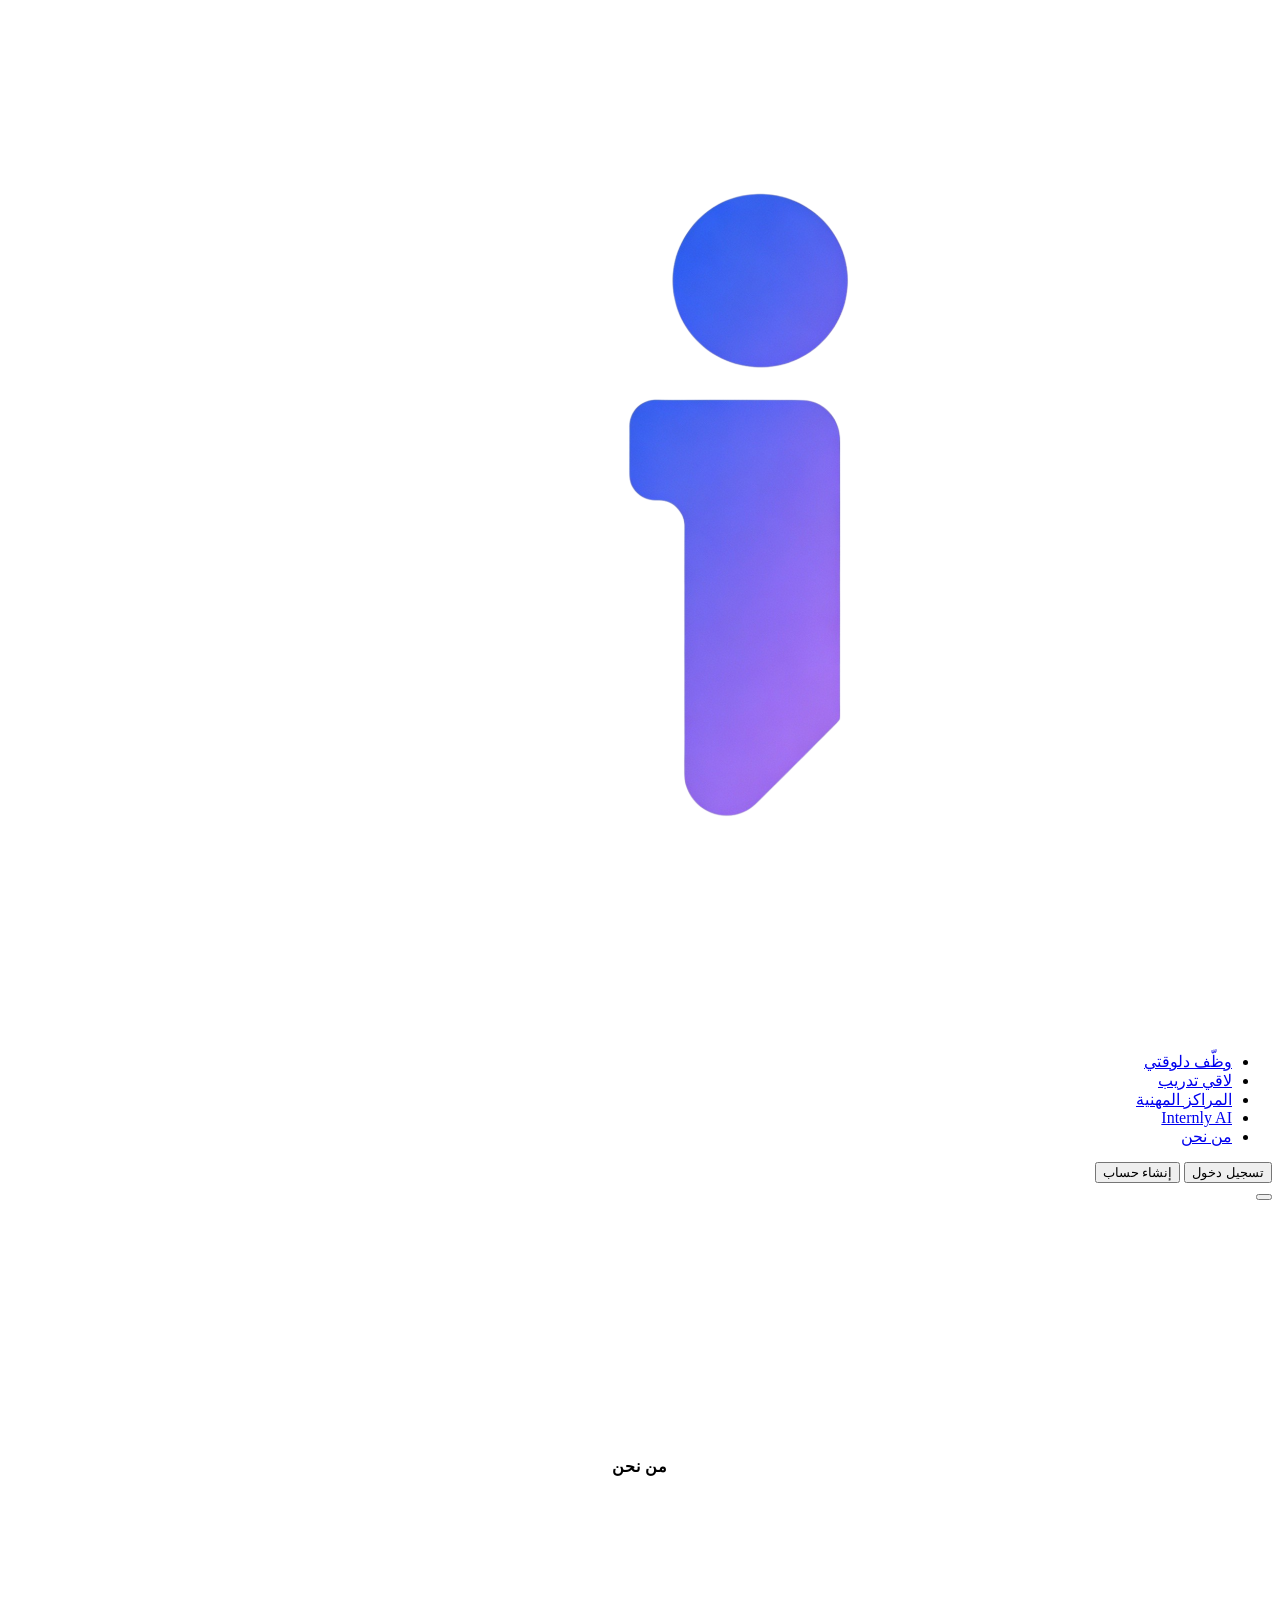
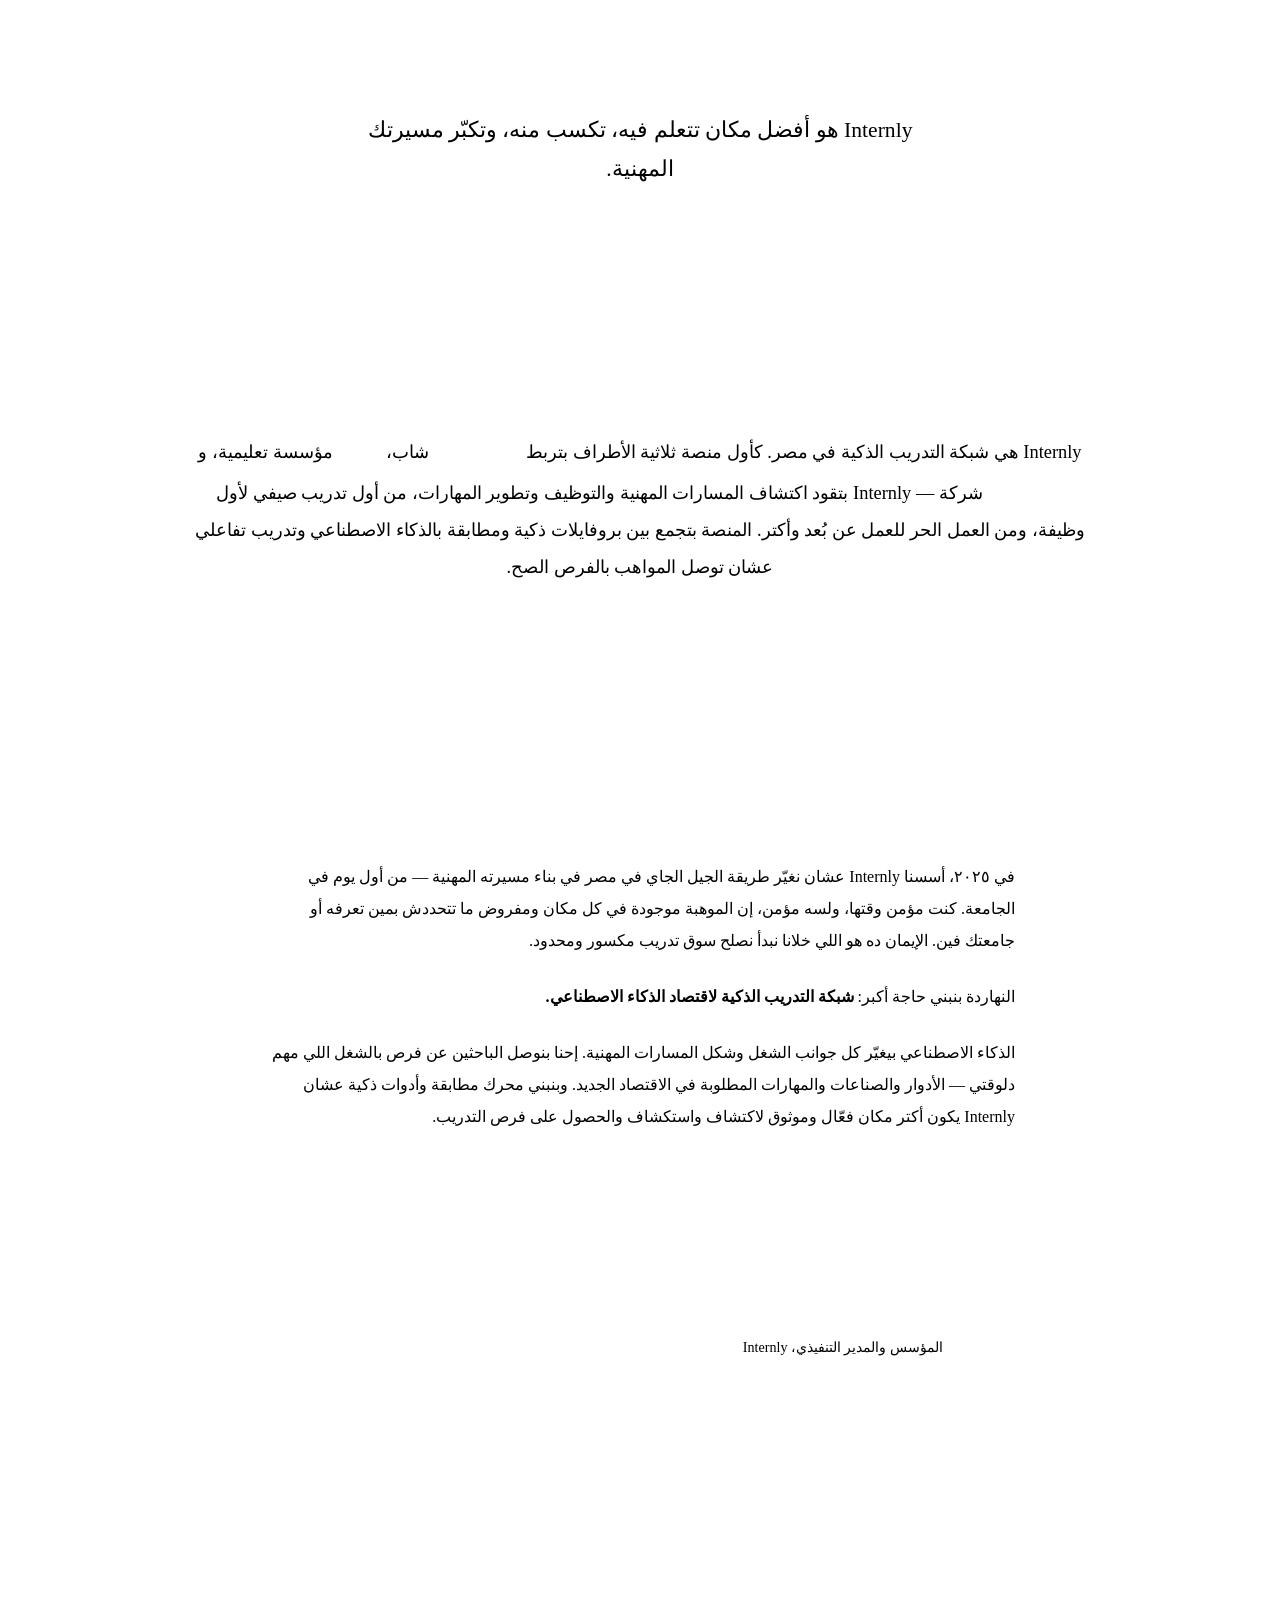
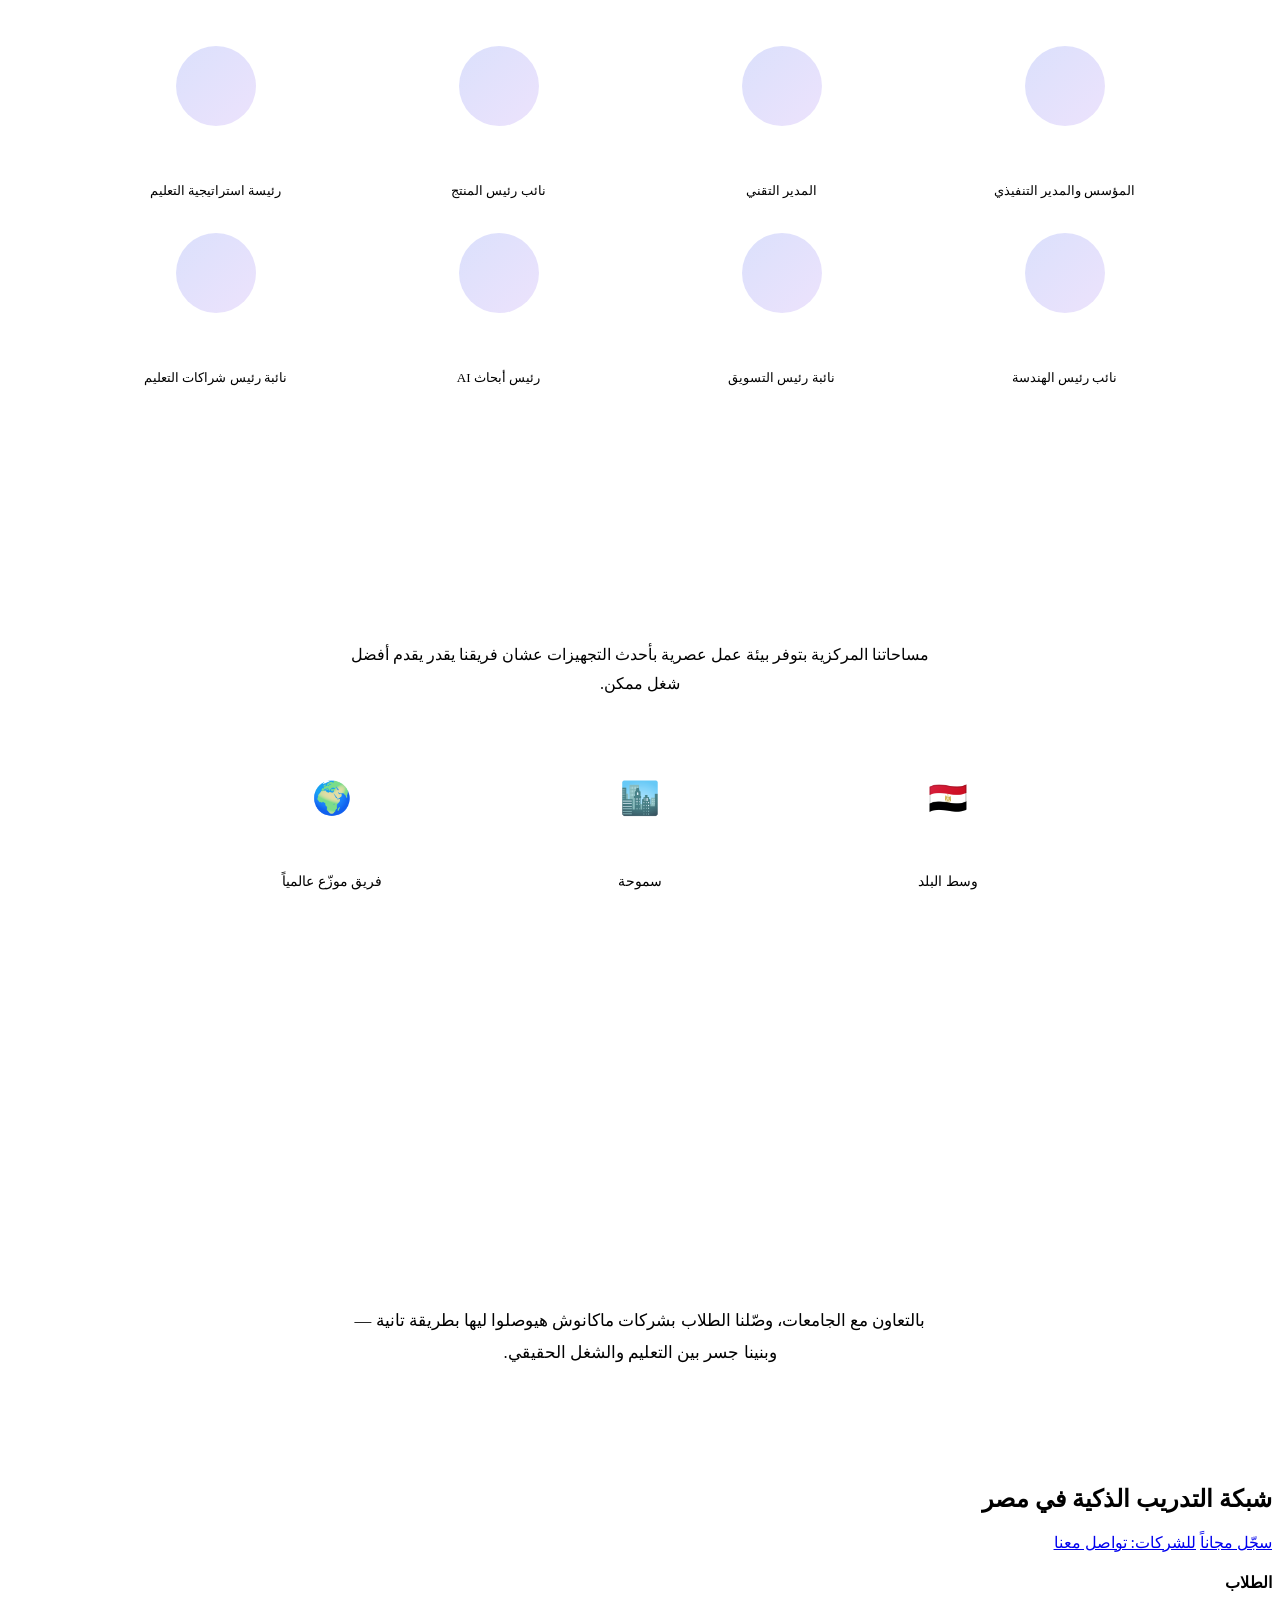
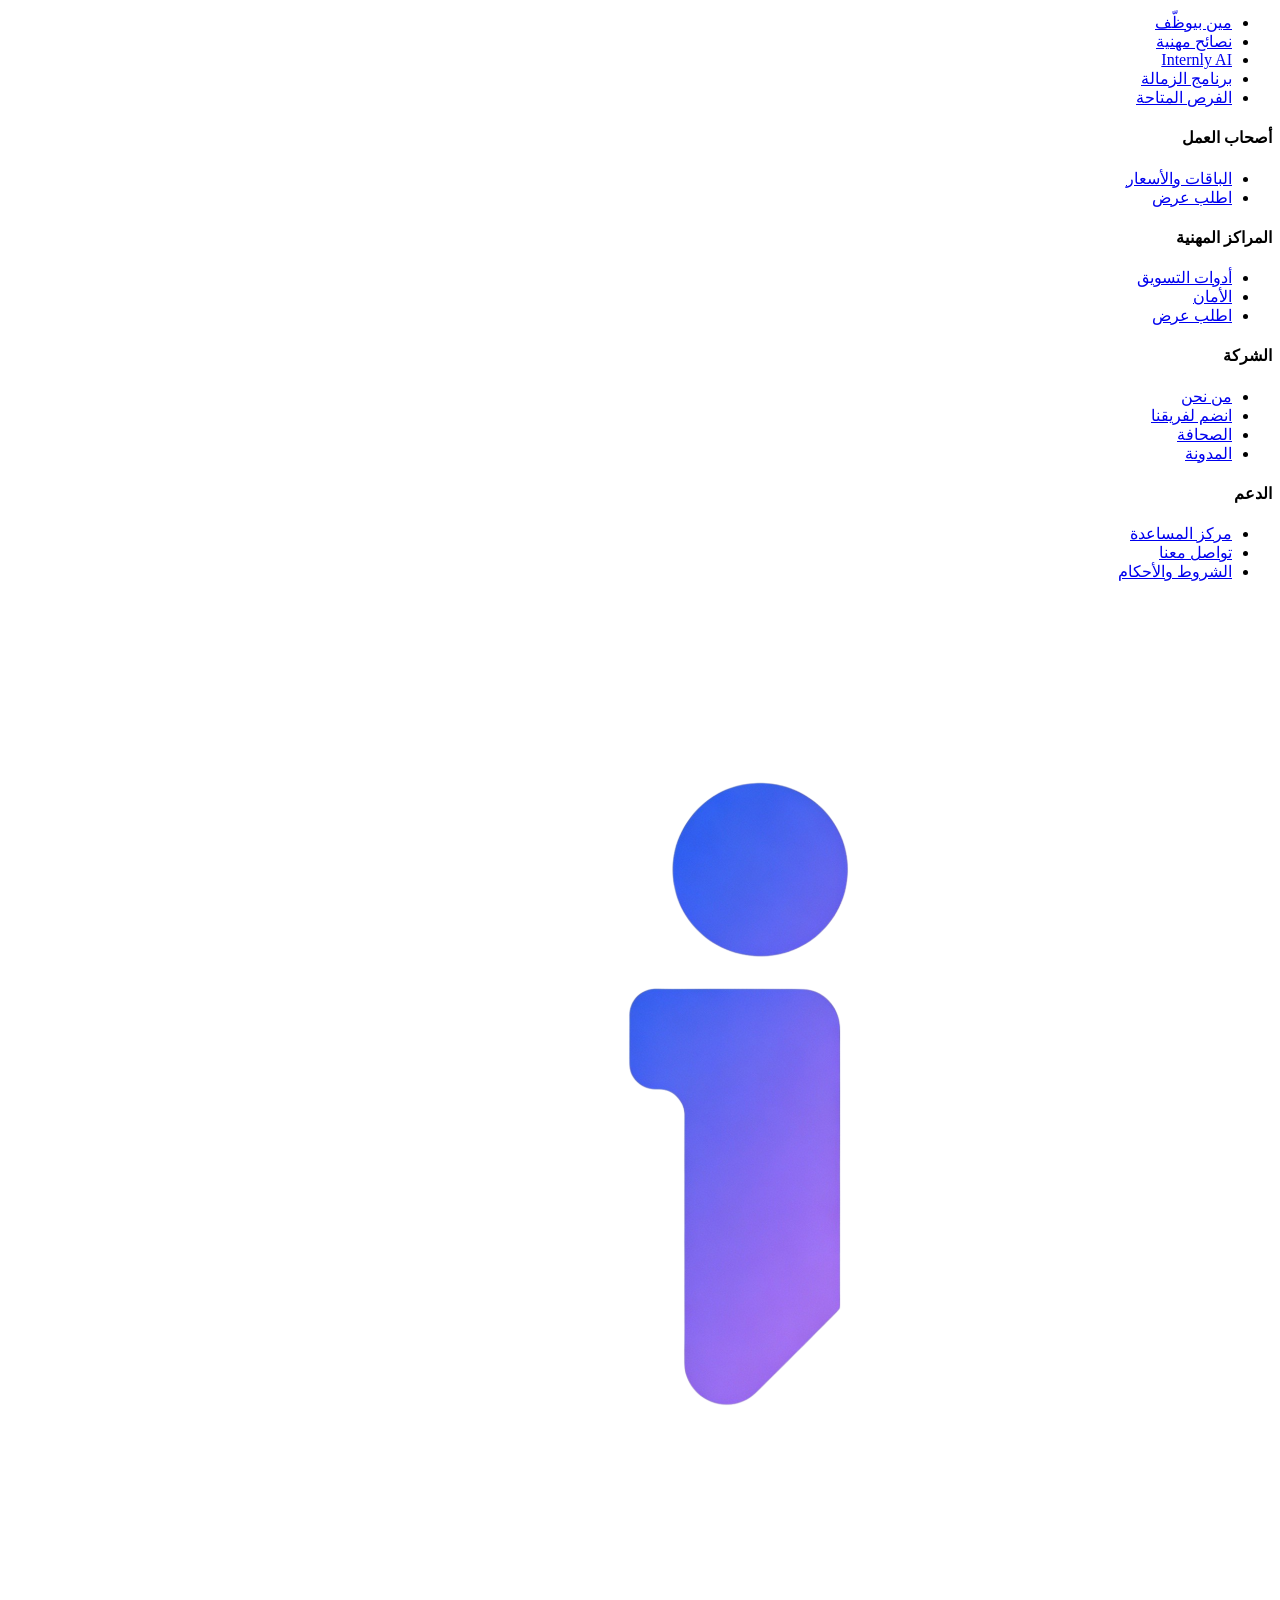
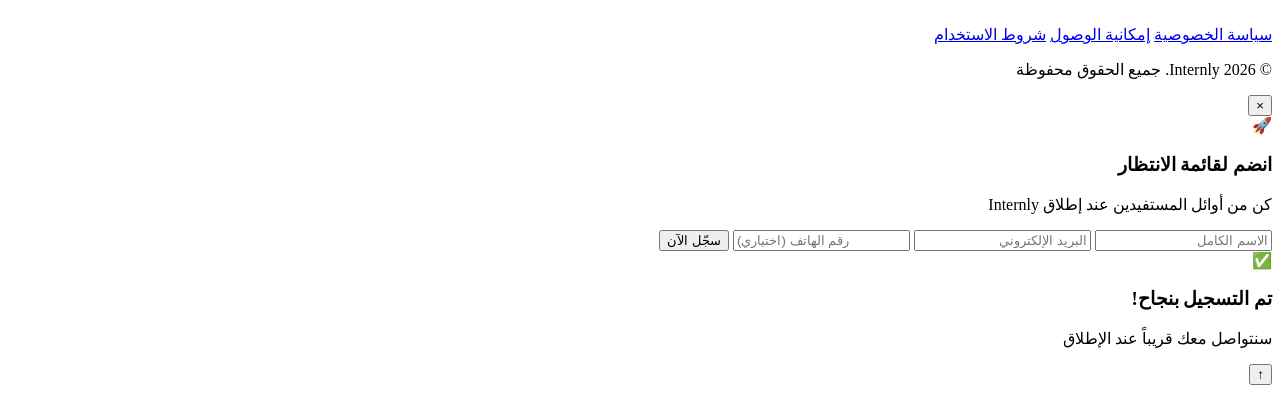
==== about.html @ 078a6b99 "Add files via upload" ====
<!DOCTYPE html>
<html lang="ar" dir="rtl">
<head>
<meta charset="UTF-8">
<meta name="viewport" content="width=device-width, initial-scale=1.0">
<title>من نحن – Internly</title>
<meta name="description" content="تعرّف على إنترنلي — شبكة التدريب الذكية في مصر. نربط الطلاب والخريجين بفرص تدريب موثّقة ومدعومة بالذكاء الاصطناعي.">
<meta name="theme-color" content="#0a0b14">
<link rel="preconnect" href="https://fonts.googleapis.com">
<link href="https://fonts.googleapis.com/css2?family=Alexandria:wght@300;400;500;600;700;800;900&family=Cairo:wght@300;400;600;700;900&display=swap" rel="stylesheet">
<link rel="stylesheet" href="css/main.css">
<link rel="stylesheet" href="css/about-new.css">
</head>
<body>

<!-- LOADING SCREEN -->
<div class="loader-screen" id="loader">
  <div class="loader-logo"><img src="assets/logo.png" alt="Internly"></div>
</div>

<!-- ═══════════════════════════════════
     FLOATING PILL NAVBAR (same as index)
════════════════════════════════════ -->
<nav class="pill-nav" id="mainNav">
  <div class="nav-container">
    <div class="nav-logo"><a href="index.html"><img src="assets/logo.png" alt="Internly"></a></div>
    <ul class="nav-links" id="navLinks">
      <li><a href="index.html">وظّف دلوقتي</a></li>
      <li><a href="index.html">لاقي تدريب</a></li>
      <li><a href="index.html">المراكز المهنية</a></li>
      <li><a href="index.html">Internly AI</a></li>
      <li><a href="about.html" class="active">من نحن</a></li>
    </ul>
    <div class="nav-actions">
      <button class="btn-login" id="btnLogin">تسجيل دخول</button>
      <button class="btn-signup" id="btnSignup">إنشاء حساب</button>
    </div>
    <button class="hamburger" id="hamburger" aria-label="القائمة">
      <span></span><span></span><span></span>
    </button>
  </div>
</nav>

<!-- ═══════════════════════════════════
     ABOUT HERO
════════════════════════════════════ -->
<section class="about-hero">
  <div class="about-hero-inner">
    <p class="about-label">من نحن</p>
    <h1 class="about-headline">شبكة التدريب<br>الذكية في مصر</h1>
    <p class="about-hero-desc">Internly هو أفضل مكان تتعلم فيه، تكسب منه، وتكبّر مسيرتك المهنية.</p>
  </div>
</section>

<!-- ═══════════════════════════════════
     ABOUT DESCRIPTION + STATS (inline)
════════════════════════════════════ -->
<section class="about-desc-section">
  <div class="about-desc-inner">
    <p class="about-desc-text">
      Internly هي شبكة التدريب الذكية في مصر. كأول منصة ثلاثية الأطراف بتربط
      <strong class="stat-highlight">+٢١ مليون</strong> شاب،
      <strong class="stat-highlight">+٥٠٠</strong> مؤسسة تعليمية، و
      <strong class="stat-highlight">+١ مليون</strong> شركة —
      Internly بتقود اكتشاف المسارات المهنية والتوظيف وتطوير المهارات، من أول تدريب صيفي لأول وظيفة، ومن العمل الحر للعمل عن بُعد وأكتر. المنصة بتجمع بين بروفايلات ذكية ومطابقة بالذكاء الاصطناعي وتدريب تفاعلي عشان توصل المواهب بالفرص الصح.
    </p>
  </div>
</section>

<!-- ═══════════════════════════════════
     FOUNDER LETTER
════════════════════════════════════ -->
<section class="about-letter-section">
  <div class="about-letter-inner">
    <h2 class="letter-title">رسالة من المؤسس</h2>
    <div class="letter-content">
      <p>في ٢٠٢٥، أسسنا Internly عشان نغيّر طريقة الجيل الجاي في مصر في بناء مسيرته المهنية — من أول يوم في الجامعة. كنت مؤمن وقتها، ولسه مؤمن، إن الموهبة موجودة في كل مكان ومفروض ما تتحددش بمين تعرفه أو جامعتك فين. الإيمان ده هو اللي خلانا نبدأ نصلح سوق تدريب مكسور ومحدود.</p>
      <p>النهاردة بنبني حاجة أكبر: <strong>شبكة التدريب الذكية لاقتصاد الذكاء الاصطناعي.</strong></p>
      <p>الذكاء الاصطناعي بيغيّر كل جوانب الشغل وشكل المسارات المهنية. إحنا بنوصل الباحثين عن فرص بالشغل اللي مهم دلوقتي — الأدوار والصناعات والمهارات المطلوبة في الاقتصاد الجديد. وبنبني محرك مطابقة وأدوات ذكية عشان Internly يكون أكتر مكان فعّال وموثوق لاكتشاف واستكشاف والحصول على فرص التدريب.</p>
      <p class="letter-emphasis">Internly بدأت بإنها تدي الطلاب طريقة أحسن يدخلوا بيها سوق العمل.<br>دلوقتي بنساعد كل الباحثين عن فرص ينجحوا في اقتصاد الذكاء الاصطناعي.</p>
    </div>
    <div class="letter-signature">
      <div class="signature-avatar"></div>
      <div class="signature-info">
        <strong class="signature-name">جو الحسيني</strong>
        <span class="signature-role">المؤسس والمدير التنفيذي، Internly</span>
      </div>
    </div>
  </div>
</section>

<!-- ═══════════════════════════════════
     LEADERSHIP
════════════════════════════════════ -->
<section class="about-leadership-section">
  <div class="about-leadership-inner">
    <h2 class="leadership-title">فريق القيادة</h2>
    <div class="leadership-grid">
      <div class="leader-card fade-in">
        <div class="leader-avatar"></div>
        <strong class="leader-name">جو الحسيني</strong>
        <span class="leader-role">المؤسس والمدير التنفيذي</span>
      </div>
      <div class="leader-card fade-in">
        <div class="leader-avatar"></div>
        <strong class="leader-name">سارة المهندس</strong>
        <span class="leader-role">المدير التقني</span>
      </div>
      <div class="leader-card fade-in">
        <div class="leader-avatar"></div>
        <strong class="leader-name">أحمد ناصر</strong>
        <span class="leader-role">نائب رئيس المنتج</span>
      </div>
      <div class="leader-card fade-in">
        <div class="leader-avatar"></div>
        <strong class="leader-name">نورهان يوسف</strong>
        <span class="leader-role">رئيسة استراتيجية التعليم</span>
      </div>
      <div class="leader-card fade-in">
        <div class="leader-avatar"></div>
        <strong class="leader-name">محمد خالد</strong>
        <span class="leader-role">نائب رئيس الهندسة</span>
      </div>
      <div class="leader-card fade-in">
        <div class="leader-avatar"></div>
        <strong class="leader-name">ليلى عبدالرحمن</strong>
        <span class="leader-role">نائبة رئيس التسويق</span>
      </div>
      <div class="leader-card fade-in">
        <div class="leader-avatar"></div>
        <strong class="leader-name">كريم مصطفى</strong>
        <span class="leader-role">رئيس أبحاث AI</span>
      </div>
      <div class="leader-card fade-in">
        <div class="leader-avatar"></div>
        <strong class="leader-name">هدى سامي</strong>
        <span class="leader-role">نائبة رئيس شراكات التعليم</span>
      </div>
    </div>
  </div>
</section>

<!-- ═══════════════════════════════════
     OFFICE LOCATIONS
════════════════════════════════════ -->
<section class="about-offices-section">
  <div class="about-offices-inner">
    <h2 class="offices-title">مقرّاتنا</h2>
    <p class="offices-desc">مساحاتنا المركزية بتوفر بيئة عمل عصرية بأحدث التجهيزات عشان فريقنا يقدر يقدم أفضل شغل ممكن.</p>
    <div class="offices-grid">
      <div class="office-card fade-in">
        <div class="office-icon">🇪🇬</div>
        <strong class="office-city">القاهرة، مصر</strong>
        <span class="office-area">وسط البلد</span>
      </div>
      <div class="office-card fade-in">
        <div class="office-icon">🏙️</div>
        <strong class="office-city">الإسكندرية، مصر</strong>
        <span class="office-area">سموحة</span>
      </div>
      <div class="office-card fade-in">
        <div class="office-icon">🌍</div>
        <strong class="office-city">عن بُعد</strong>
        <span class="office-area">فريق موزّع عالمياً</span>
      </div>
    </div>
  </div>
</section>

<!-- ═══════════════════════════════════
     OUR STORY
════════════════════════════════════ -->
<section class="about-story-section">
  <div class="about-story-inner">
    <h2 class="story-title">قصتنا</h2>
    <div class="story-content">
      <p class="story-text-large">Internly اتأسست عشان تغيّر طريقة الطلاب في مصر في بداية مسيرتهم المهنية.</p>
      <p class="story-text-sub">بالتعاون مع الجامعات، وصّلنا الطلاب بشركات ماكانوش هيوصلوا ليها بطريقة تانية — وبنينا جسر بين التعليم والشغل الحقيقي.</p>
    </div>
  </div>
</section>

<!-- ═══════════════════════════════════
     CTA
════════════════════════════════════ -->
<section class="cta-section">
  <div class="cta-inner">
    <h2 class="cta-title">
      <span class="cta-line">شبكة التدريب</span>
      <span class="cta-line">الذكية في مصر</span>
    </h2>
    <div class="cta-btns">
      <a href="#" class="btn-white" id="ctaRegister">سجّل مجاناً</a>
      <a href="#" class="btn-ghost" id="ctaCompany">للشركات: تواصل معنا</a>
    </div>
  </div>
</section>

<!-- ═══════════════════════════════════
     FOOTER (same as index)
════════════════════════════════════ -->
<footer>
  <div class="footer-grid">
    <div class="footer-col">
      <h4 class="footer-col-title">الطلاب</h4>
      <ul class="footer-col-links">
        <li><a href="#">مين بيوظّف</a></li>
        <li><a href="#">نصائح مهنية</a></li>
        <li><a href="#">Internly AI</a></li>
        <li><a href="#">برنامج الزمالة</a></li>
        <li><a href="#">الفرص المتاحة</a></li>
      </ul>
    </div>
    <div class="footer-col">
      <h4 class="footer-col-title">أصحاب العمل</h4>
      <ul class="footer-col-links">
        <li><a href="#">الباقات والأسعار</a></li>
        <li><a href="#">اطلب عرض</a></li>
      </ul>
    </div>
    <div class="footer-col">
      <h4 class="footer-col-title">المراكز المهنية</h4>
      <ul class="footer-col-links">
        <li><a href="#">أدوات التسويق</a></li>
        <li><a href="#">الأمان</a></li>
        <li><a href="#">اطلب عرض</a></li>
      </ul>
    </div>
    <div class="footer-col">
      <h4 class="footer-col-title">الشركة</h4>
      <ul class="footer-col-links">
        <li><a href="about.html">من نحن</a></li>
        <li><a href="#">انضم لفريقنا</a></li>
        <li><a href="#">الصحافة</a></li>
        <li><a href="#">المدونة</a></li>
      </ul>
    </div>
    <div class="footer-col">
      <h4 class="footer-col-title">الدعم</h4>
      <ul class="footer-col-links">
        <li><a href="#">مركز المساعدة</a></li>
        <li><a href="#">تواصل معنا</a></li>
        <li><a href="#">الشروط والأحكام</a></li>
      </ul>
    </div>
  </div>
  <div class="footer-bottom">
    <div class="footer-bottom-inner">
      <div class="footer-brand"><img src="assets/logo.png" alt="Internly" class="footer-logo-img"></div>
      <div class="footer-legal">
        <a href="#">سياسة الخصوصية</a>
        <a href="#">إمكانية الوصول</a>
        <a href="#">شروط الاستخدام</a>
      </div>
      <p class="footer-copyright">© 2026 Internly. جميع الحقوق محفوظة</p>
    </div>
  </div>
</footer>

<!-- WAITLIST MODAL -->
<div class="modal-overlay" id="modalOverlay">
  <div class="modal">
    <button class="modal-close" onclick="closeModal()">&times;</button>
    <div class="modal-icon">🚀</div>
    <h3 class="modal-title">انضم لقائمة الانتظار</h3>
    <p class="modal-desc">كن من أوائل المستفيدين عند إطلاق Internly</p>
    <form id="waitlistForm" class="modal-form">
      <input type="text" class="modal-input" placeholder="الاسم الكامل" required>
      <input type="email" class="modal-input" placeholder="البريد الإلكتروني" required>
      <input type="tel" class="modal-input" placeholder="رقم الهاتف (اختياري)">
      <button type="submit" class="modal-btn">سجّل الآن</button>
    </form>
    <div class="modal-success" id="modalSuccess">
      <div class="success-icon">✅</div>
      <h3>تم التسجيل بنجاح!</h3>
      <p>سنتواصل معك قريباً عند الإطلاق</p>
    </div>
  </div>
</div>

<button class="back-to-top" id="backToTop" aria-label="العودة للأعلى">↑</button>

<script src="js/main.js"></script>

<!--Start of Tawk.to Script-->
<script type="text/javascript">
var Tawk_API=Tawk_API||{}, Tawk_LoadStart=new Date();
(function(){
var s1=document.createElement("script"),s0=document.getElementsByTagName("script")[0];
s1.async=true;
s1.src='https://embed.tawk.to/6a14f5feda221a1c3a6a4a73/1jpgu1qs7';
s1.charset='UTF-8';
s1.setAttribute('crossorigin','*');
s0.parentNode.insertBefore(s1,s0);
})();
</script>
<!--End of Tawk.to Script-->

</body>
</html>
---- css/about-new.css ----
/* ============================================================
   INTERNLY — About Page Styles
   Extends main.css with about-specific sections
   ============================================================ */

/* ----- ABOUT HERO ------------------------------------------ */
.about-hero {
  min-height: 60vh;
  display: flex;
  align-items: center;
  justify-content: center;
  text-align: center;
  padding: calc(3.5rem + 1.5rem + 4rem) 1.5rem 4rem;
  background: var(--bg-dark);
  position: relative;
}

.about-hero-inner {
  max-width: 800px;
  margin: 0 auto;
}

.about-label {
  font-size: 1rem;
  font-weight: 600;
  color: var(--text-muted);
  margin-bottom: 1.5rem;
  letter-spacing: 0.05em;
}

.about-headline {
  font-family: 'Cairo', sans-serif;
  font-size: clamp(2.5rem, 7vw, 5rem);
  font-weight: 900;
  color: white;
  line-height: 0.9;
  margin-bottom: 1.5rem;
  letter-spacing: -0.02em;
}

.about-hero-desc {
  font-size: clamp(1.1rem, 2vw, 1.35rem);
  color: var(--text-secondary);
  line-height: 1.8;
  max-width: 600px;
  margin: 0 auto;
}

/* ----- ABOUT DESCRIPTION + STATS --------------------------- */
.about-desc-section {
  padding: 4rem 1.5rem 5rem;
  background: var(--bg-dark);
}

.about-desc-inner {
  max-width: 900px;
  margin: 0 auto;
}

.about-desc-text {
  font-size: clamp(1rem, 1.5vw, 1.15rem);
  color: var(--text-secondary);
  line-height: 2;
  text-align: center;
}

.stat-highlight {
  color: white;
  font-weight: 800;
  font-size: 1.1em;
  border-bottom: 2px solid var(--lime);
  padding-bottom: 1px;
}

/* ----- FOUNDER LETTER -------------------------------------- */
.about-letter-section {
  padding: 5rem 1.5rem;
  background: var(--bg-section-alt);
  border-top: 1px solid var(--border-card);
  border-bottom: 1px solid var(--border-card);
}

.about-letter-inner {
  max-width: 750px;
  margin: 0 auto;
}

.letter-title {
  font-family: 'Cairo', sans-serif;
  font-size: 1.5rem;
  font-weight: 900;
  color: white;
  margin-bottom: 2rem;
}

.letter-content p {
  font-size: 1rem;
  color: var(--text-secondary);
  line-height: 2;
  margin-bottom: 1.5rem;
}

.letter-content p:last-child {
  margin-bottom: 0;
}

.letter-emphasis {
  color: white !important;
  font-weight: 700;
  font-size: 1.1rem !important;
  border-right: 3px solid var(--lime);
  padding-right: 1rem;
  margin-top: 2rem !important;
  line-height: 1.9 !important;
}

.letter-signature {
  display: flex;
  align-items: center;
  gap: 1rem;
  margin-top: 2.5rem;
  padding-top: 2rem;
  border-top: 1px solid var(--border-card);
}

.signature-avatar {
  width: 56px;
  height: 56px;
  border-radius: 50%;
  background: linear-gradient(135deg, var(--accent), var(--purple));
  flex-shrink: 0;
}

.signature-info {
  display: flex;
  flex-direction: column;
}

.signature-name {
  font-family: 'Cairo', sans-serif;
  font-size: 1rem;
  font-weight: 800;
  color: white;
}

.signature-role {
  font-size: 0.88rem;
  color: var(--text-muted);
}

/* ----- LEADERSHIP ------------------------------------------ */
.about-leadership-section {
  padding: 5rem 1.5rem;
  background: var(--bg-dark);
}

.about-leadership-inner {
  max-width: 1100px;
  margin: 0 auto;
}

.leadership-title {
  font-family: 'Cairo', sans-serif;
  font-size: 1.8rem;
  font-weight: 900;
  color: white;
  margin-bottom: 3rem;
  text-align: center;
}

.leadership-grid {
  display: grid;
  grid-template-columns: repeat(4, 1fr);
  gap: 2rem;
}

.leader-card {
  display: flex;
  flex-direction: column;
  align-items: center;
  text-align: center;
  gap: 0.6rem;
}

.leader-avatar {
  width: 80px;
  height: 80px;
  border-radius: 50%;
  background: linear-gradient(135deg, rgba(74,101,239,0.2), rgba(162,112,241,0.2));
  border: 2px solid var(--border-card);
  margin-bottom: 0.5rem;
  transition: border-color 0.3s ease, transform 0.3s ease;
}

.leader-card:hover .leader-avatar {
  border-color: var(--accent);
  transform: scale(1.05);
}

.leader-name {
  font-family: 'Cairo', sans-serif;
  font-size: 0.95rem;
  font-weight: 800;
  color: white;
}

.leader-role {
  font-size: 0.82rem;
  color: var(--text-muted);
  line-height: 1.4;
}

/* ----- OFFICE LOCATIONS ------------------------------------ */
.about-offices-section {
  padding: 5rem 1.5rem;
  background: var(--bg-section-alt);
  border-top: 1px solid var(--border-card);
}

.about-offices-inner {
  max-width: 900px;
  margin: 0 auto;
}

.offices-title {
  font-family: 'Cairo', sans-serif;
  font-size: 1.8rem;
  font-weight: 900;
  color: white;
  margin-bottom: 1rem;
  text-align: center;
}

.offices-desc {
  font-size: 1rem;
  color: var(--text-secondary);
  text-align: center;
  max-width: 600px;
  margin: 0 auto 3rem;
  line-height: 1.8;
}

.offices-grid {
  display: grid;
  grid-template-columns: repeat(3, 1fr);
  gap: 1.5rem;
}

.office-card {
  background: var(--surface-card);
  border: 1px solid var(--border-card);
  border-radius: var(--radius);
  padding: 2rem;
  text-align: center;
  display: flex;
  flex-direction: column;
  align-items: center;
  gap: 0.5rem;
  transition: transform 0.35s cubic-bezier(0.22,1,0.36,1),
              border-color 0.35s ease;
}

.office-card:hover {
  transform: translateY(-6px);
  border-color: var(--border-card-hover);
}

.office-icon {
  font-size: 2rem;
  margin-bottom: 0.5rem;
}

.office-city {
  font-family: 'Cairo', sans-serif;
  font-size: 1.05rem;
  font-weight: 800;
  color: white;
}

.office-area {
  font-size: 0.88rem;
  color: var(--text-muted);
}

/* ----- OUR STORY ------------------------------------------- */
.about-story-section {
  padding: 6rem 1.5rem;
  background: var(--bg-dark);
  border-top: 1px solid var(--border-card);
}

.about-story-inner {
  max-width: 800px;
  margin: 0 auto;
  text-align: center;
}

.story-title {
  font-family: 'Cairo', sans-serif;
  font-size: 1.5rem;
  font-weight: 900;
  color: white;
  margin-bottom: 2rem;
}

.story-text-large {
  font-family: 'Cairo', sans-serif;
  font-size: clamp(1.3rem, 2.5vw, 1.8rem);
  font-weight: 700;
  color: white;
  line-height: 1.5;
  margin-bottom: 1.5rem;
}

.story-text-sub {
  font-size: 1.05rem;
  color: var(--text-secondary);
  line-height: 1.9;
  max-width: 600px;
  margin: 0 auto;
}

/* ----- RESPONSIVE ------------------------------------------ */

@media (max-width: 1024px) {
  .leadership-grid {
    grid-template-columns: repeat(3, 1fr);
  }
}

@media (max-width: 768px) {
  .about-hero {
    padding-top: calc(3rem + 1.5rem + 3rem);
    min-height: 50vh;
  }

  .about-headline {
    font-size: clamp(2rem, 10vw, 3.5rem);
  }

  .leadership-grid {
    grid-template-columns: repeat(2, 1fr);
    gap: 1.5rem;
  }

  .offices-grid {
    grid-template-columns: 1fr;
  }

  .letter-emphasis {
    font-size: 1rem !important;
  }
}

@media (max-width: 480px) {
  .about-headline {
    font-size: clamp(1.8rem, 11vw, 2.5rem);
  }

  .leadership-grid {
    grid-template-columns: repeat(2, 1fr);
    gap: 1rem;
  }

  .leader-avatar {
    width: 64px;
    height: 64px;
  }
}
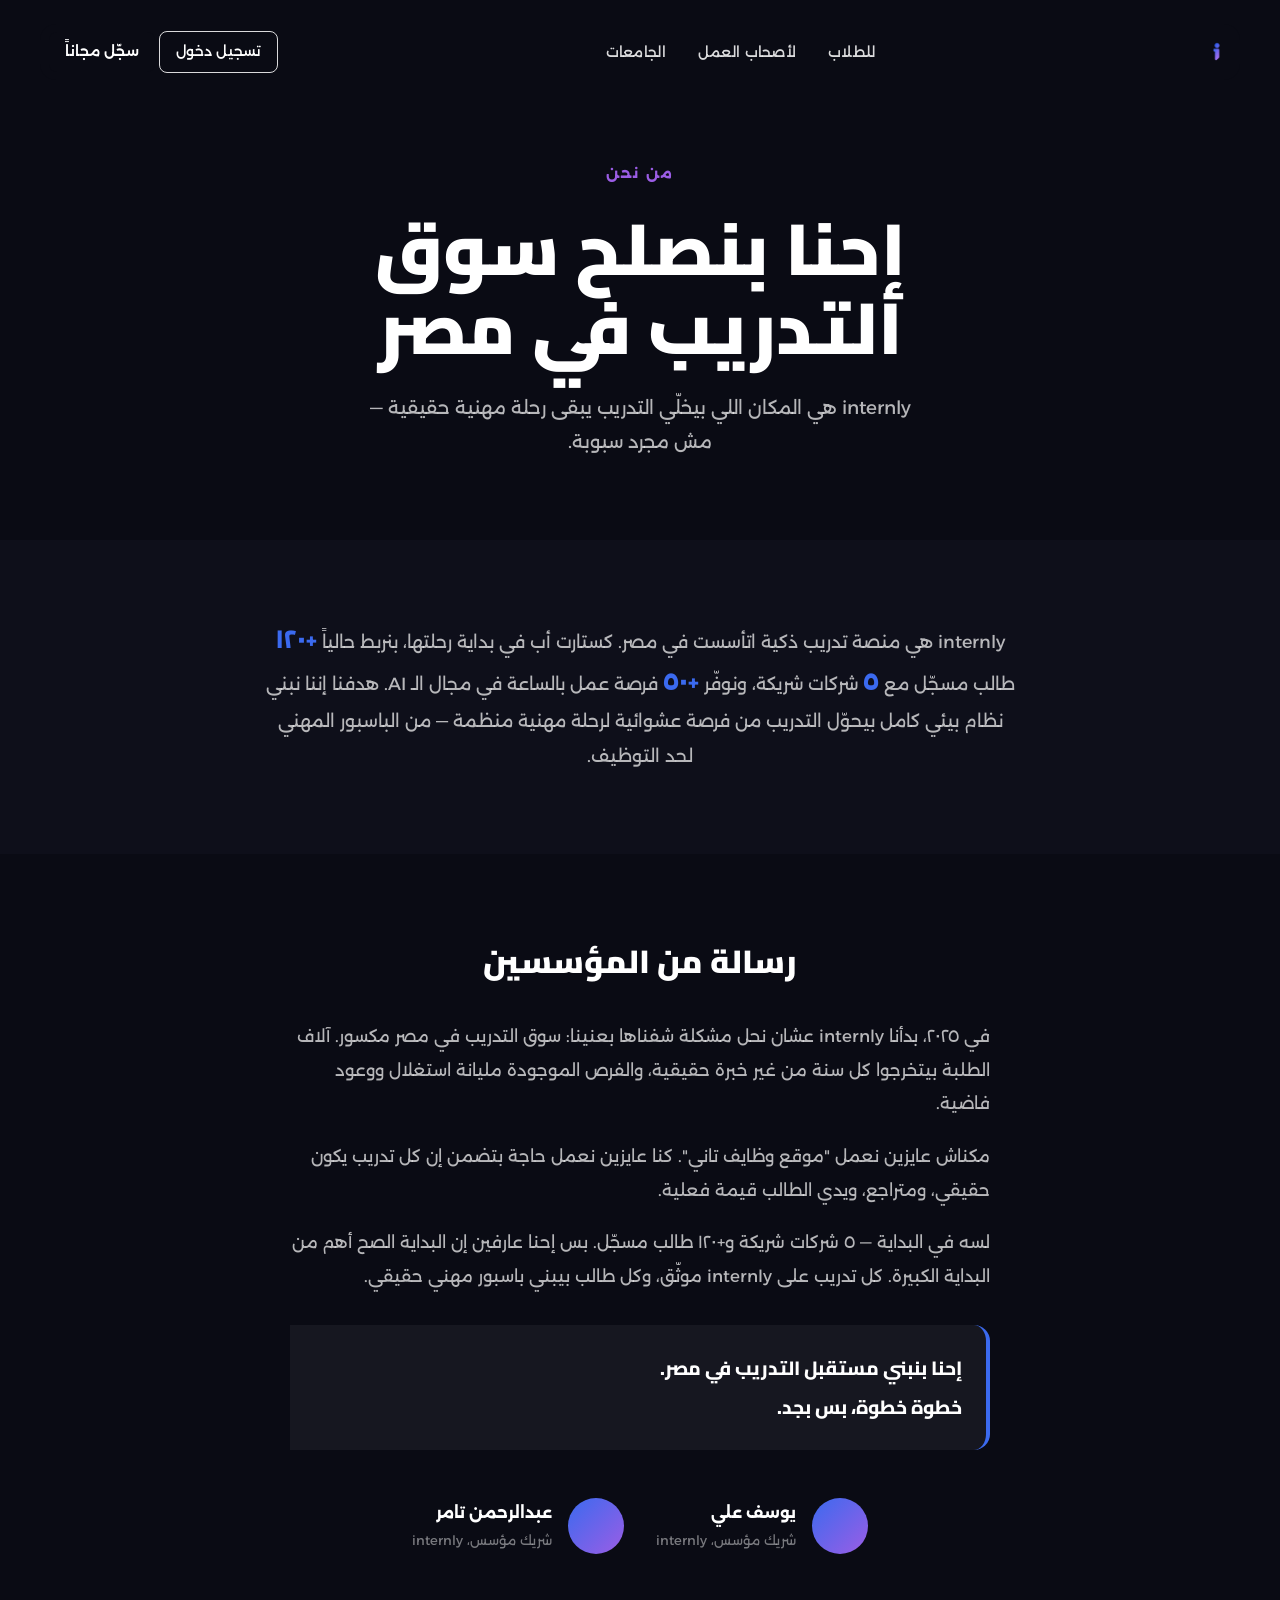
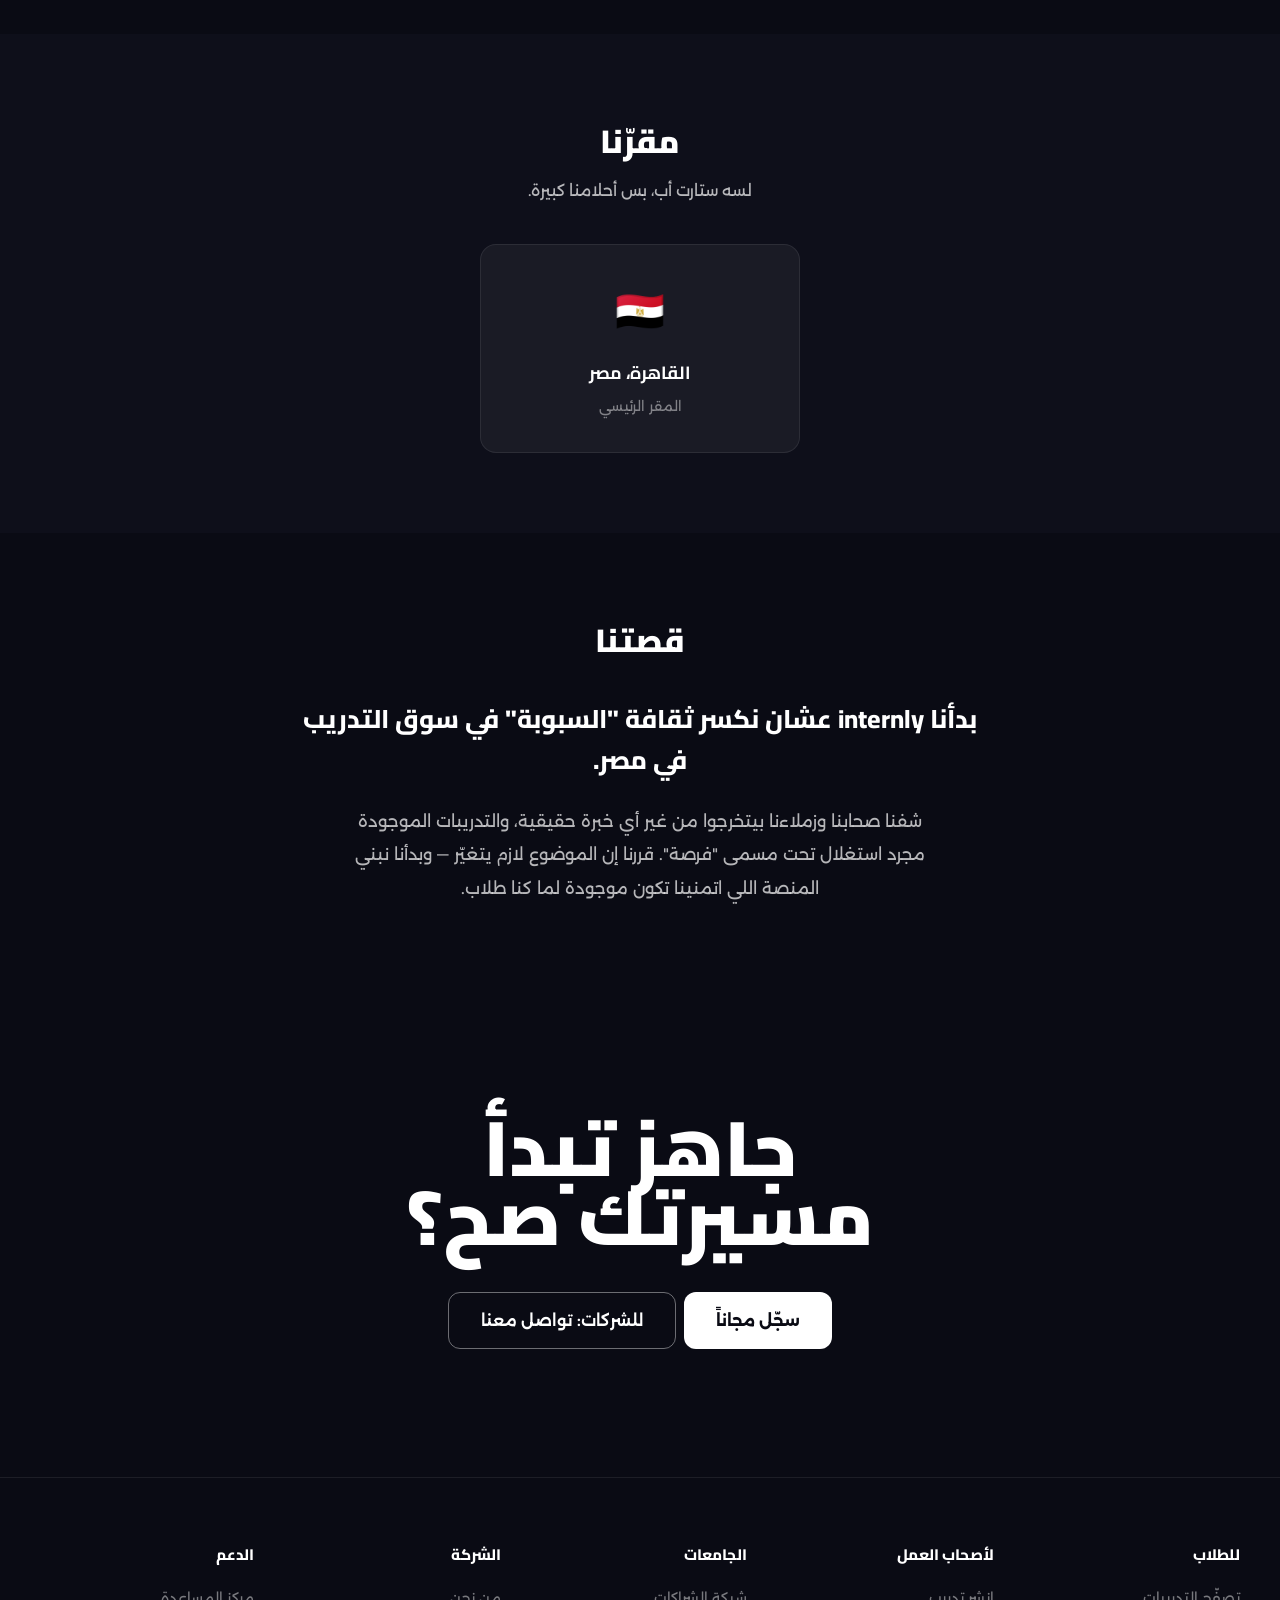
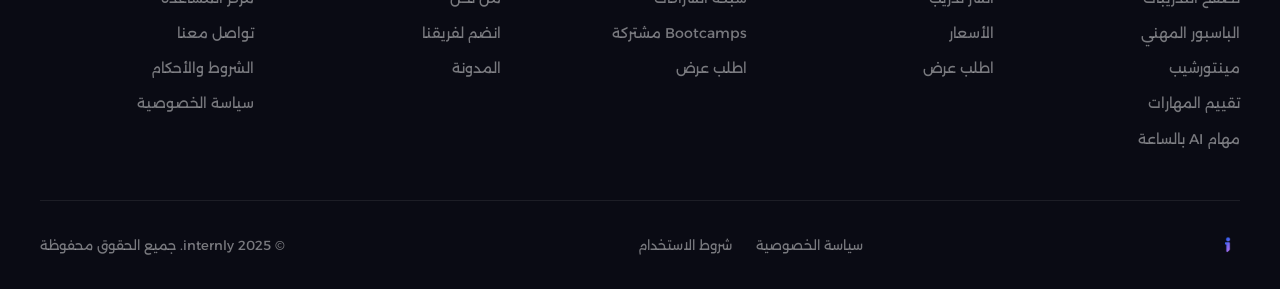
==== commit 9bd83196: "Add files via upload" ====
--- a/about.html
+++ b/about.html
@@ -1,10 +1,10 @@
-<!DOCTYPE html>
+﻿<!DOCTYPE html>
 <html lang="ar" dir="rtl">
 <head>
 <meta charset="UTF-8">
 <meta name="viewport" content="width=device-width, initial-scale=1.0">
-<title>من نحن – Internly</title>
-<meta name="description" content="تعرّف على إنترنلي — شبكة التدريب الذكية في مصر. نربط الطلاب والخريجين بفرص تدريب موثّقة ومدعومة بالذكاء الاصطناعي.">
+<title>من نحن – internly</title>
+<meta name="description" content="تعرّف على قصة internly — ستارت أب مصري بيصلح سوق التدريب. تأسست على يد يوسف علي وعبدالرحمن تامر.">
 <meta name="theme-color" content="#0a0b14">
 <link rel="preconnect" href="https://fonts.googleapis.com">
 <link href="https://fonts.googleapis.com/css2?family=Alexandria:wght@300;400;500;600;700;800;900&family=Cairo:wght@300;400;600;700;900&display=swap" rel="stylesheet">
@@ -15,25 +15,84 @@
 
 <!-- LOADING SCREEN -->
 <div class="loader-screen" id="loader">
-  <div class="loader-logo"><img src="assets/logo.png" alt="Internly"></div>
+  <div class="loader-logo"><img src="assets/logo.png" alt="internly"></div>
 </div>
 
-<!-- ═══════════════════════════════════
-     FLOATING PILL NAVBAR (same as index)
-════════════════════════════════════ -->
+<!-- NAVBAR -->
 <nav class="pill-nav" id="mainNav">
   <div class="nav-container">
-    <div class="nav-logo"><a href="index.html"><img src="assets/logo.png" alt="Internly"></a></div>
+    <div class="nav-logo"><a href="index.html"><img src="assets/logo.png" alt="internly"></a></div>
     <ul class="nav-links" id="navLinks">
-      <li><a href="index.html">وظّف دلوقتي</a></li>
-      <li><a href="index.html">لاقي تدريب</a></li>
-      <li><a href="index.html">المراكز المهنية</a></li>
-      <li><a href="index.html">Internly AI</a></li>
-      <li><a href="about.html" class="active">من نحن</a></li>
+      <li data-dropdown="students">
+        <a href="index.html#">للطلاب</a>
+        <div class="mega-dropdown" id="dd-students">
+          <div class="mega-promo">
+            <div class="mega-promo-badge"><img src="assets/logo.png" alt="internly"></div>
+            <p class="mega-promo-text">اكتشف تدريبات موثّقة ومنظمة تبني مسيرتك المهنية صح من البداية.</p>
+            <a href="index.html#" class="mega-promo-link">ابدأ رحلتك <span>→</span></a>
+          </div>
+          <div class="mega-col">
+            <h4>استكشف</h4>
+            <a href="#">تصفّح التدريبات الموثّقة</a>
+            <a href="#">ابني الباسبور المهني</a>
+            <a href="#">مينتورشيب وتوجيه</a>
+            <a href="#">تقييم المهارات</a>
+          </div>
+          <div class="mega-col">
+            <h4>موارد</h4>
+            <a href="#">نصائح المقابلات</a>
+            <a href="#">دليل أول تدريب</a>
+            <a href="#">قصص نجاح</a>
+          </div>
+        </div>
+      </li>
+      <li data-dropdown="employers">
+        <a href="index.html#">لأصحاب العمل</a>
+        <div class="mega-dropdown" id="dd-employers">
+          <div class="mega-promo">
+            <div class="mega-promo-badge"><img src="assets/logo.png" alt="internly"></div>
+            <p class="mega-promo-text">وصّل شركتك بأحسن المواهب الجديدة في مصر.</p>
+            <a href="index.html#" class="mega-promo-link">انشر تدريب <span>→</span></a>
+          </div>
+          <div class="mega-col">
+            <h4>الحلول</h4>
+            <a href="#">انشر تدريب</a>
+            <a href="#">مطابقة ذكية (قريباً)</a>
+            <a href="#">بناء العلامة التجارية</a>
+            <a href="#">أسعار الشركات</a>
+          </div>
+          <div class="mega-col">
+            <h4>موارد</h4>
+            <a href="#">لماذا internly؟</a>
+            <a href="#">اطلب عرض</a>
+          </div>
+        </div>
+      </li>
+      <li data-dropdown="universities">
+        <a href="index.html#">الجامعات</a>
+        <div class="mega-dropdown" id="dd-universities">
+          <div class="mega-promo">
+            <div class="mega-promo-badge"><img src="assets/logo.png" alt="internly"></div>
+            <p class="mega-promo-text">أدوات متكاملة لمراكز التوظيف في الجامعات.</p>
+            <a href="index.html#" class="mega-promo-link">اطلب عرض <span>→</span></a>
+          </div>
+          <div class="mega-col">
+            <h4>الحلول</h4>
+            <a href="#">شبكة الشراكات</a>
+            <a href="#">متابعة نجاح الطلاب</a>
+            <a href="#">Bootcamps مشتركة</a>
+          </div>
+          <div class="mega-col">
+            <h4>موارد</h4>
+            <a href="#">أدوات التسويق</a>
+            <a href="#">اطلب عرض</a>
+          </div>
+        </div>
+      </li>
     </ul>
     <div class="nav-actions">
-      <button class="btn-login" id="btnLogin">تسجيل دخول</button>
-      <button class="btn-signup" id="btnSignup">إنشاء حساب</button>
+      <a href="login.html" class="btn-login" id="btnLogin">تسجيل دخول</a>
+      <a href="signup.html" class="btn-signup" id="btnSignup">سجّل مجاناً</a>
     </div>
     <button class="hamburger" id="hamburger" aria-label="القائمة">
       <span></span><span></span><span></span>
@@ -47,121 +106,69 @@
 <section class="about-hero">
   <div class="about-hero-inner">
     <p class="about-label">من نحن</p>
-    <h1 class="about-headline">شبكة التدريب<br>الذكية في مصر</h1>
-    <p class="about-hero-desc">Internly هو أفضل مكان تتعلم فيه، تكسب منه، وتكبّر مسيرتك المهنية.</p>
-  </div>
-</section>
-
-<!-- ═══════════════════════════════════
-     ABOUT DESCRIPTION + STATS (inline)
+    <h1 class="about-headline">إحنا بنصلح سوق<br>التدريب في مصر</h1>
+    <p class="about-hero-desc">internly هي المكان اللي بيخلّي التدريب يبقى رحلة مهنية حقيقية — مش مجرد سبوبة.</p>
+  </div>
+</section>
+
+<!-- ═══════════════════════════════════
+     ABOUT DESCRIPTION + REAL STATS
 ════════════════════════════════════ -->
 <section class="about-desc-section">
   <div class="about-desc-inner">
     <p class="about-desc-text">
-      Internly هي شبكة التدريب الذكية في مصر. كأول منصة ثلاثية الأطراف بتربط
-      <strong class="stat-highlight">+٢١ مليون</strong> شاب،
-      <strong class="stat-highlight">+٥٠٠</strong> مؤسسة تعليمية، و
-      <strong class="stat-highlight">+١ مليون</strong> شركة —
-      Internly بتقود اكتشاف المسارات المهنية والتوظيف وتطوير المهارات، من أول تدريب صيفي لأول وظيفة، ومن العمل الحر للعمل عن بُعد وأكتر. المنصة بتجمع بين بروفايلات ذكية ومطابقة بالذكاء الاصطناعي وتدريب تفاعلي عشان توصل المواهب بالفرص الصح.
+      internly هي منصة تدريب ذكية اتأسست في مصر. كستارت أب في بداية رحلتها، بنربط حالياً
+      <strong class="stat-highlight">+١٢٠</strong> طالب مسجّل مع
+      <strong class="stat-highlight">٥</strong> شركات شريكة، ونوفّر
+      <strong class="stat-highlight">+٥٠</strong> فرصة عمل بالساعة في مجال الـ AI.
+      هدفنا إننا نبني نظام بيئي كامل بيحوّل التدريب من فرصة عشوائية لرحلة مهنية منظمة — من الباسبور المهني لحد التوظيف.
     </p>
   </div>
 </section>
 
 <!-- ═══════════════════════════════════
-     FOUNDER LETTER
+     CO-FOUNDERS LETTER
 ════════════════════════════════════ -->
 <section class="about-letter-section">
   <div class="about-letter-inner">
-    <h2 class="letter-title">رسالة من المؤسس</h2>
+    <h2 class="letter-title">رسالة من المؤسسين</h2>
     <div class="letter-content">
-      <p>في ٢٠٢٥، أسسنا Internly عشان نغيّر طريقة الجيل الجاي في مصر في بناء مسيرته المهنية — من أول يوم في الجامعة. كنت مؤمن وقتها، ولسه مؤمن، إن الموهبة موجودة في كل مكان ومفروض ما تتحددش بمين تعرفه أو جامعتك فين. الإيمان ده هو اللي خلانا نبدأ نصلح سوق تدريب مكسور ومحدود.</p>
-      <p>النهاردة بنبني حاجة أكبر: <strong>شبكة التدريب الذكية لاقتصاد الذكاء الاصطناعي.</strong></p>
-      <p>الذكاء الاصطناعي بيغيّر كل جوانب الشغل وشكل المسارات المهنية. إحنا بنوصل الباحثين عن فرص بالشغل اللي مهم دلوقتي — الأدوار والصناعات والمهارات المطلوبة في الاقتصاد الجديد. وبنبني محرك مطابقة وأدوات ذكية عشان Internly يكون أكتر مكان فعّال وموثوق لاكتشاف واستكشاف والحصول على فرص التدريب.</p>
-      <p class="letter-emphasis">Internly بدأت بإنها تدي الطلاب طريقة أحسن يدخلوا بيها سوق العمل.<br>دلوقتي بنساعد كل الباحثين عن فرص ينجحوا في اقتصاد الذكاء الاصطناعي.</p>
-    </div>
-    <div class="letter-signature">
-      <div class="signature-avatar"></div>
-      <div class="signature-info">
-        <strong class="signature-name">جو الحسيني</strong>
-        <span class="signature-role">المؤسس والمدير التنفيذي، Internly</span>
+      <p>في ٢٠٢٥، بدأنا internly عشان نحل مشكلة شفناها بعنينا: سوق التدريب في مصر مكسور. آلاف الطلبة بيتخرجوا كل سنة من غير خبرة حقيقية، والفرص الموجودة مليانة استغلال ووعود فاضية.</p>
+      <p>مكناش عايزين نعمل "موقع وظايف تاني". كنا عايزين نعمل حاجة بتضمن إن كل تدريب يكون حقيقي، ومتراجع، ويدي الطالب قيمة فعلية.</p>
+      <p>لسه في البداية — ٥ شركات شريكة و+١٢٠ طالب مسجّل. بس إحنا عارفين إن البداية الصح أهم من البداية الكبيرة. كل تدريب على internly موثّق، وكل طالب بيبني باسبور مهني حقيقي.</p>
+      <p class="letter-emphasis">إحنا بنبني مستقبل التدريب في مصر.<br>خطوة خطوة، بس بجد.</p>
+    </div>
+    <div class="letter-signatures">
+      <div class="letter-signature">
+        <div class="signature-avatar"></div>
+        <div class="signature-info">
+          <strong class="signature-name">يوسف علي</strong>
+          <span class="signature-role">شريك مؤسس، internly</span>
+        </div>
       </div>
-    </div>
-  </div>
-</section>
-
-<!-- ═══════════════════════════════════
-     LEADERSHIP
-════════════════════════════════════ -->
-<section class="about-leadership-section">
-  <div class="about-leadership-inner">
-    <h2 class="leadership-title">فريق القيادة</h2>
-    <div class="leadership-grid">
-      <div class="leader-card fade-in">
-        <div class="leader-avatar"></div>
-        <strong class="leader-name">جو الحسيني</strong>
-        <span class="leader-role">المؤسس والمدير التنفيذي</span>
+      <div class="letter-signature">
+        <div class="signature-avatar"></div>
+        <div class="signature-info">
+          <strong class="signature-name">عبدالرحمن تامر</strong>
+          <span class="signature-role">شريك مؤسس، internly</span>
+        </div>
       </div>
-      <div class="leader-card fade-in">
-        <div class="leader-avatar"></div>
-        <strong class="leader-name">سارة المهندس</strong>
-        <span class="leader-role">المدير التقني</span>
-      </div>
-      <div class="leader-card fade-in">
-        <div class="leader-avatar"></div>
-        <strong class="leader-name">أحمد ناصر</strong>
-        <span class="leader-role">نائب رئيس المنتج</span>
-      </div>
-      <div class="leader-card fade-in">
-        <div class="leader-avatar"></div>
-        <strong class="leader-name">نورهان يوسف</strong>
-        <span class="leader-role">رئيسة استراتيجية التعليم</span>
-      </div>
-      <div class="leader-card fade-in">
-        <div class="leader-avatar"></div>
-        <strong class="leader-name">محمد خالد</strong>
-        <span class="leader-role">نائب رئيس الهندسة</span>
-      </div>
-      <div class="leader-card fade-in">
-        <div class="leader-avatar"></div>
-        <strong class="leader-name">ليلى عبدالرحمن</strong>
-        <span class="leader-role">نائبة رئيس التسويق</span>
-      </div>
-      <div class="leader-card fade-in">
-        <div class="leader-avatar"></div>
-        <strong class="leader-name">كريم مصطفى</strong>
-        <span class="leader-role">رئيس أبحاث AI</span>
-      </div>
-      <div class="leader-card fade-in">
-        <div class="leader-avatar"></div>
-        <strong class="leader-name">هدى سامي</strong>
-        <span class="leader-role">نائبة رئيس شراكات التعليم</span>
-      </div>
-    </div>
-  </div>
-</section>
-
-<!-- ═══════════════════════════════════
-     OFFICE LOCATIONS
+    </div>
+  </div>
+</section>
+
+<!-- ═══════════════════════════════════
+     OFFICE LOCATION
 ════════════════════════════════════ -->
 <section class="about-offices-section">
   <div class="about-offices-inner">
-    <h2 class="offices-title">مقرّاتنا</h2>
-    <p class="offices-desc">مساحاتنا المركزية بتوفر بيئة عمل عصرية بأحدث التجهيزات عشان فريقنا يقدر يقدم أفضل شغل ممكن.</p>
-    <div class="offices-grid">
+    <h2 class="offices-title">مقرّنا</h2>
+    <p class="offices-desc">لسه ستارت أب، بس أحلامنا كبيرة.</p>
+    <div class="offices-grid" style="max-width:320px;margin:0 auto">
       <div class="office-card fade-in">
         <div class="office-icon">🇪🇬</div>
         <strong class="office-city">القاهرة، مصر</strong>
-        <span class="office-area">وسط البلد</span>
-      </div>
-      <div class="office-card fade-in">
-        <div class="office-icon">🏙️</div>
-        <strong class="office-city">الإسكندرية، مصر</strong>
-        <span class="office-area">سموحة</span>
-      </div>
-      <div class="office-card fade-in">
-        <div class="office-icon">🌍</div>
-        <strong class="office-city">عن بُعد</strong>
-        <span class="office-area">فريق موزّع عالمياً</span>
+        <span class="office-area">المقر الرئيسي</span>
       </div>
     </div>
   </div>
@@ -174,8 +181,8 @@
   <div class="about-story-inner">
     <h2 class="story-title">قصتنا</h2>
     <div class="story-content">
-      <p class="story-text-large">Internly اتأسست عشان تغيّر طريقة الطلاب في مصر في بداية مسيرتهم المهنية.</p>
-      <p class="story-text-sub">بالتعاون مع الجامعات، وصّلنا الطلاب بشركات ماكانوش هيوصلوا ليها بطريقة تانية — وبنينا جسر بين التعليم والشغل الحقيقي.</p>
+      <p class="story-text-large">بدأنا internly عشان نكسر ثقافة "السبوبة" في سوق التدريب في مصر.</p>
+      <p class="story-text-sub">شفنا صحابنا وزملاءنا بيتخرجوا من غير أي خبرة حقيقية، والتدريبات الموجودة مجرد استغلال تحت مسمى "فرصة". قررنا إن الموضوع لازم يتغيّر — وبدأنا نبني المنصة اللي اتمنينا تكون موجودة لما كنا طلاب.</p>
     </div>
   </div>
 </section>
@@ -186,43 +193,42 @@
 <section class="cta-section">
   <div class="cta-inner">
     <h2 class="cta-title">
-      <span class="cta-line">شبكة التدريب</span>
-      <span class="cta-line">الذكية في مصر</span>
+      <span class="cta-line">جاهز تبدأ</span>
+      <span class="cta-line">مسيرتك صح؟</span>
     </h2>
     <div class="cta-btns">
-      <a href="#" class="btn-white" id="ctaRegister">سجّل مجاناً</a>
+      <a href="index.html" class="btn-white" id="ctaRegister">سجّل مجاناً</a>
       <a href="#" class="btn-ghost" id="ctaCompany">للشركات: تواصل معنا</a>
     </div>
   </div>
 </section>
 
-<!-- ═══════════════════════════════════
-     FOOTER (same as index)
-════════════════════════════════════ -->
+<!-- FOOTER -->
 <footer>
   <div class="footer-grid">
     <div class="footer-col">
-      <h4 class="footer-col-title">الطلاب</h4>
-      <ul class="footer-col-links">
-        <li><a href="#">مين بيوظّف</a></li>
-        <li><a href="#">نصائح مهنية</a></li>
-        <li><a href="#">Internly AI</a></li>
-        <li><a href="#">برنامج الزمالة</a></li>
-        <li><a href="#">الفرص المتاحة</a></li>
-      </ul>
-    </div>
-    <div class="footer-col">
-      <h4 class="footer-col-title">أصحاب العمل</h4>
-      <ul class="footer-col-links">
-        <li><a href="#">الباقات والأسعار</a></li>
+      <h4 class="footer-col-title">للطلاب</h4>
+      <ul class="footer-col-links">
+        <li><a href="#">تصفّح التدريبات</a></li>
+        <li><a href="#">الباسبور المهني</a></li>
+        <li><a href="#">مينتورشيب</a></li>
+        <li><a href="#">تقييم المهارات</a></li>
+        <li><a href="#">مهام AI بالساعة</a></li>
+      </ul>
+    </div>
+    <div class="footer-col">
+      <h4 class="footer-col-title">لأصحاب العمل</h4>
+      <ul class="footer-col-links">
+        <li><a href="#">انشر تدريب</a></li>
+        <li><a href="#">الأسعار</a></li>
         <li><a href="#">اطلب عرض</a></li>
       </ul>
     </div>
     <div class="footer-col">
-      <h4 class="footer-col-title">المراكز المهنية</h4>
-      <ul class="footer-col-links">
-        <li><a href="#">أدوات التسويق</a></li>
-        <li><a href="#">الأمان</a></li>
+      <h4 class="footer-col-title">الجامعات</h4>
+      <ul class="footer-col-links">
+        <li><a href="#">شبكة الشراكات</a></li>
+        <li><a href="#">Bootcamps مشتركة</a></li>
         <li><a href="#">اطلب عرض</a></li>
       </ul>
     </div>
@@ -231,7 +237,6 @@
       <ul class="footer-col-links">
         <li><a href="about.html">من نحن</a></li>
         <li><a href="#">انضم لفريقنا</a></li>
-        <li><a href="#">الصحافة</a></li>
         <li><a href="#">المدونة</a></li>
       </ul>
     </div>
@@ -241,18 +246,18 @@
         <li><a href="#">مركز المساعدة</a></li>
         <li><a href="#">تواصل معنا</a></li>
         <li><a href="#">الشروط والأحكام</a></li>
+        <li><a href="#">سياسة الخصوصية</a></li>
       </ul>
     </div>
   </div>
   <div class="footer-bottom">
     <div class="footer-bottom-inner">
-      <div class="footer-brand"><img src="assets/logo.png" alt="Internly" class="footer-logo-img"></div>
+      <div class="footer-brand"><img src="assets/logo.png" alt="internly" class="footer-logo-img"></div>
       <div class="footer-legal">
         <a href="#">سياسة الخصوصية</a>
-        <a href="#">إمكانية الوصول</a>
         <a href="#">شروط الاستخدام</a>
       </div>
-      <p class="footer-copyright">© 2026 Internly. جميع الحقوق محفوظة</p>
+      <p class="footer-copyright">© 2025 internly. جميع الحقوق محفوظة</p>
     </div>
   </div>
 </footer>
@@ -263,7 +268,7 @@
     <button class="modal-close" onclick="closeModal()">&times;</button>
     <div class="modal-icon">🚀</div>
     <h3 class="modal-title">انضم لقائمة الانتظار</h3>
-    <p class="modal-desc">كن من أوائل المستفيدين عند إطلاق Internly</p>
+    <p class="modal-desc">كن من أوائل المستفيدين عند إطلاق internly</p>
     <form id="waitlistForm" class="modal-form">
       <input type="text" class="modal-input" placeholder="الاسم الكامل" required>
       <input type="email" class="modal-input" placeholder="البريد الإلكتروني" required>
--- a/css/main.css
+++ b/css/main.css
@@ -0,0 +1,1596 @@
+﻿/* ============================================================
+   INTERNLY — Main Stylesheet
+   Handshake-Inspired Design · Arabic RTL
+   ============================================================ */
+
+/* ----- VARIABLES & RESET ----------------------------------- */
+:root {
+  --bg-dark: #0a0b14;
+  --bg-dark-alt: #12131f;
+  --bg-section-alt: #0e0f1a;
+  --text-primary: #ffffff;
+  --text-secondary: rgba(255, 255, 255, 0.7);
+  --text-muted: rgba(255, 255, 255, 0.45);
+  --accent: #3B6AEF;
+  --accent-deep: #2D52CC;
+  --accent-light: rgba(59, 106, 239, 0.15);
+  --purple: #9B5DE5;
+  --purple-light: rgba(155, 93, 229, 0.15);
+  --lime: #A78BFA;
+  --cyan: #7C8FFF;
+  --surface-card: rgba(255, 255, 255, 0.05);
+  --border-card: rgba(255, 255, 255, 0.08);
+  --border-card-hover: rgba(255, 255, 255, 0.15);
+  --radius: 16px;
+  --radius-lg: 24px;
+  --radius-xl: 32px;
+  --gold: #BA7517;
+  --gold-pale: rgba(186, 117, 23, 0.15);
+  --coral: #D85A30;
+  --coral-pale: rgba(216, 90, 48, 0.15);
+  --gradient-brand: linear-gradient(135deg, #3B6AEF, #9B5DE5);
+}
+
+*, *::before, *::after {
+  margin: 0; padding: 0; box-sizing: border-box;
+}
+
+html {
+  scroll-behavior: smooth;
+  -webkit-text-size-adjust: 100%;
+}
+
+body {
+  direction: rtl;
+  font-family: 'Alexandria', sans-serif;
+  font-weight: 400;
+  background: var(--bg-dark);
+  color: var(--text-primary);
+  line-height: 1.7;
+  overflow-x: hidden;
+  -webkit-font-smoothing: antialiased;
+  -moz-osx-font-smoothing: grayscale;
+}
+
+img { max-width: 100%; display: block; }
+a { text-decoration: none; color: inherit; }
+ul, ol { list-style: none; }
+button { font-family: inherit; cursor: pointer; }
+input, textarea, select { font-family: inherit; }
+
+/* ----- LOADING SCREEN -------------------------------------- */
+.loader-screen {
+  position: fixed; inset: 0;
+  background: var(--bg-dark);
+  z-index: 9999;
+  display: flex; align-items: center; justify-content: center;
+  transition: opacity 0.6s cubic-bezier(0.22,1,0.36,1), visibility 0.6s cubic-bezier(0.22,1,0.36,1);
+}
+.loader-screen.loaded { opacity: 0; visibility: hidden; pointer-events: none; }
+.loader-logo img { height: 80px; animation: loader-pulse 1.6s ease-in-out infinite; }
+
+@keyframes loader-pulse {
+  0%, 100% { opacity: 1; transform: scale(1); }
+  50% { opacity: 0.4; transform: scale(1.08); }
+}
+
+/* ----- AURORA BACKGROUND ----------------------------------- */
+.aurora-bg {
+  position: absolute; inset: 0;
+  overflow: hidden; pointer-events: none; z-index: 0;
+}
+
+.aurora-bg .aurora-glow {
+  position: absolute; inset: 0;
+  filter: blur(72px) saturate(1.3);
+  opacity: 0.9;
+}
+
+.aurora-bg .blob {
+  position: absolute; border-radius: 9999px;
+}
+
+.aurora-mask {
+  position: absolute; inset: 0;
+  background: radial-gradient(ellipse 88% 88% at 50% 50%, transparent 5%, #0a0b14 100%);
+  z-index: 1;
+}
+
+/* ----- FLOATING PILL NAVBAR -------------------------------- */
+nav.pill-nav {
+  position: fixed;
+  top: 1.5rem; left: 50%;
+  transform: translateX(-50%);
+  z-index: 100;
+  width: calc(100% - 3rem);
+  max-width: 1200px;
+  background: rgba(255,255,255,0.00);
+  backdrop-filter: blur(0px);
+  -webkit-backdrop-filter: blur(0px);
+  border: 1px solid transparent;
+  border-radius: 16px;
+  height: 3.5rem;
+  padding: 0.5rem;
+  display: flex; align-items: center;
+  transition: background 0.4s ease, border-color 0.4s ease, box-shadow 0.4s ease, backdrop-filter 0.4s ease;
+}
+
+nav.pill-nav.scrolled {
+  background: rgba(255,255,255,0.06);
+  backdrop-filter: blur(20px) saturate(180%);
+  -webkit-backdrop-filter: blur(20px) saturate(180%);
+  border-color: rgba(255,255,255,0.1);
+  box-shadow: 0 8px 32px rgba(0,0,0,0.4);
+}
+
+.nav-container {
+  display: flex; align-items: center; justify-content: space-between;
+  width: 100%; gap: 0;
+}
+
+.nav-logo a { display: flex; align-items: center; }
+.nav-logo img { height: 1.75rem; }
+
+.nav-links {
+  display: flex; gap: 0; list-style: none;
+  align-items: center; justify-content: center;
+}
+
+.nav-links a {
+  font-size: 0.875rem; font-weight: 500;
+  color: rgba(255,255,255,0.85);
+  padding: 0.75rem 1rem; border-radius: 0.5rem;
+  transition: background 0.3s ease, color 0.3s ease;
+  white-space: nowrap;
+  letter-spacing: 0.02em;
+}
+
+.nav-links a:hover { background: rgba(255,255,255,0.06); color: white; }
+.nav-links a.active { color: white; font-weight: 700; }
+
+.nav-actions { display: flex; gap: 0.25rem; align-items: center; flex-shrink: 0; }
+
+/* ----- MEGA DROPDOWN NAV ----------------------------------- */
+.nav-links li {
+  position: relative;
+}
+
+.mega-dropdown {
+  position: fixed;
+  top: calc(1.5rem + 3.5rem + 0.5rem);
+  left: 50%;
+  transform: translateX(-50%);
+  width: calc(100% - 3rem);
+  max-width: 1200px;
+  background: #ffffff;
+  border-radius: 1rem;
+  box-shadow: 0 20px 60px rgba(0,0,0,0.3);
+  padding: 2rem;
+  opacity: 0;
+  visibility: hidden;
+  transition: opacity 0.25s ease, visibility 0.25s ease, transform 0.25s ease;
+  transform: translateX(-50%) translateY(8px);
+  z-index: 300;
+  display: grid;
+  grid-template-columns: 280px 1fr 1fr;
+  gap: 2rem;
+  direction: rtl;
+}
+
+.mega-dropdown.active {
+  opacity: 1;
+  visibility: visible;
+  transform: translateX(-50%) translateY(0);
+}
+
+.mega-promo {
+  background: linear-gradient(135deg, rgba(59,106,239,0.08), rgba(155,93,229,0.08));
+  border-radius: 0.75rem;
+  padding: 1.5rem;
+  display: flex;
+  flex-direction: column;
+  justify-content: space-between;
+}
+
+.mega-promo-badge {
+  width: 100%;
+  height: 120px;
+  border-radius: 0.5rem;
+  background: var(--gradient-brand);
+  display: flex;
+  align-items: center;
+  justify-content: center;
+  margin-bottom: 1rem;
+}
+
+.mega-promo-badge img {
+  height: 40px;
+  filter: brightness(10);
+}
+
+.mega-promo-text {
+  font-size: 0.88rem;
+  color: #555;
+  line-height: 1.6;
+  margin-bottom: 1rem;
+}
+
+.mega-promo-link {
+  display: flex;
+  align-items: center;
+  gap: 0.5rem;
+  font-size: 0.9rem;
+  font-weight: 700;
+  color: #0a0b14;
+  transition: gap 0.2s ease;
+}
+
+.mega-promo-link:hover {
+  gap: 0.8rem;
+}
+
+.mega-col h4 {
+  font-family: 'Cairo', sans-serif;
+  font-size: 0.95rem;
+  font-weight: 800;
+  color: #0a0b14;
+  margin-bottom: 0.5rem;
+}
+
+.mega-col-sub {
+  font-size: 0.78rem;
+  color: #888;
+  margin-bottom: 0.8rem;
+  font-weight: 500;
+}
+
+.mega-col a {
+  display: block;
+  font-size: 0.9rem;
+  color: #333;
+  padding: 0.5rem 0;
+  transition: color 0.2s ease, padding-right 0.2s ease;
+  font-weight: 500;
+}
+
+.mega-col a:hover {
+  color: #3B6AEF;
+  padding-right: 4px;
+}
+
+.mega-col-divider {
+  height: 1px;
+  background: rgba(0,0,0,0.06);
+  margin: 0.6rem 0;
+}
+
+/* Nav item with dropdown — active state */
+.nav-links li.dropdown-active > a {
+  background: rgba(255,255,255,0.1);
+  color: white;
+}
+
+.btn-login {
+  background: transparent; color: white;
+  border: 1px solid rgba(255,255,255,0.85);
+  border-radius: 0.5rem; padding: 0.5rem 1rem;
+  font-size: 0.875rem; font-weight: 500;
+  transition: background 0.2s ease, border-color 0.2s ease;
+  font-family: 'Alexandria', sans-serif;
+}
+.btn-login:hover { background: rgba(255,255,255,0.1); }
+
+.btn-signup {
+  background: var(--bg-dark); color: white;
+  border: none; border-radius: 0.5rem;
+  padding: 0.5rem 1rem; font-size: 0.875rem; font-weight: 600;
+  transition: background 0.2s ease, transform 0.2s ease;
+  font-family: 'Alexandria', sans-serif;
+  text-decoration: none; cursor: pointer;
+  display: inline-flex; align-items: center;
+}
+.btn-signup:hover { background: rgba(255,255,255,0.15); }
+
+/* ----- HAMBURGER ------------------------------------------- */
+.hamburger {
+  display: none; flex-direction: column; justify-content: center;
+  align-items: center; gap: 5px;
+  width: 40px; height: 40px;
+  background: none; border: none; cursor: pointer; padding: 0; z-index: 201;
+}
+.hamburger span {
+  display: block; width: 22px; height: 2px;
+  background: white; border-radius: 2px;
+  transition: transform 0.35s cubic-bezier(0.22,1,0.36,1), opacity 0.25s ease;
+  transform-origin: center;
+}
+.hamburger.active span:nth-child(1) { transform: translateY(7px) rotate(45deg); }
+.hamburger.active span:nth-child(2) { opacity: 0; transform: scaleX(0); }
+.hamburger.active span:nth-child(3) { transform: translateY(-7px) rotate(-45deg); }
+
+/* ----- HERO ------------------------------------------------ */
+.hero {
+  min-height: 100vh;
+  min-height: 100svh;
+  position: relative; z-index: 1; overflow: hidden;
+  display: flex; align-items: start;
+  padding: 0 1rem;
+}
+
+.hero-content {
+  width: 100%; max-width: 100%;
+  margin: 0 auto;
+  position: relative; z-index: 2;
+  padding-top: calc(3.5rem + 1.5rem + 3rem);
+}
+
+.hero-grid {
+  display: grid;
+  grid-template-columns: repeat(12, 1fr);
+  gap: 0.5rem 0.5rem;
+  width: 100%;
+  padding: 0 0.5rem;
+}
+
+.hero-title {
+  grid-column: 1 / 10;
+  font-family: 'Cairo', sans-serif;
+  font-weight: 900;
+  color: white;
+  line-height: 80%;
+  letter-spacing: -0.04em;
+  text-transform: none;
+}
+
+.hero-line {
+  display: block;
+}
+
+.hero-title {
+  font-size: clamp(4rem, 12vw, 12.5rem);
+  margin-top: -0.5rem;
+  padding-bottom: 1rem;
+}
+
+.hero-stats-col {
+  grid-column: 10 / -1;
+  display: flex; flex-direction: column;
+  font-size: 1.25rem; font-weight: 500;
+  color: white;
+  align-self: end;
+  padding-bottom: 1.2rem;
+}
+
+.hero-stat-line { display: block; }
+.hero-stat-line .muted { color: rgba(255,255,255,0.5); }
+
+.hero-search {
+  grid-column: 1 / 9;
+  margin-top: 1rem;
+}
+
+.hero-search-wrap {
+  position: relative;
+  display: flex; align-items: center;
+}
+
+.search-icon {
+  position: absolute;
+  right: 1rem;
+  width: 2rem; height: 2rem;
+  color: var(--bg-dark);
+  pointer-events: none;
+  z-index: 2;
+}
+
+.hero-search input {
+  width: 100%; height: 5.5rem;
+  border-radius: 1.5rem;
+  border: none;
+  padding: 0 2rem 0 5rem;
+  padding-right: calc(2rem + 2rem + 0.5rem);
+  font-size: 1.25rem;
+  font-family: 'Alexandria', sans-serif;
+  background: white; color: var(--bg-dark);
+  outline: none;
+  box-shadow: 0 8px 32px rgba(0,0,0,0.25);
+  transition: box-shadow 0.3s ease, transform 0.3s ease;
+}
+
+.hero-search input:focus {
+  box-shadow: 0 12px 48px rgba(0,0,0,0.4), 0 0 0 4px rgba(74,101,239,0.2);
+  transform: translateY(-2px);
+}
+
+.hero-search input::placeholder { color: rgba(0,0,0,0.4); }
+
+.hero-search-btn {
+  position: absolute; left: 1rem;
+  width: 3.5rem; height: 3.5rem;
+  border-radius: 0.75rem;
+  background: rgba(10,11,20,0.08);
+  border: none; cursor: pointer;
+  display: flex; align-items: center; justify-content: center;
+  transition: background 0.15s ease;
+  color: #7B7B85;
+}
+.hero-search-btn:hover { background: rgba(10,11,20,0.15); }
+.hero-search-btn:disabled { cursor: not-allowed; }
+
+.hero-suggestions-area {
+  grid-column: 1 / -1;
+  display: grid;
+  grid-template-columns: repeat(12, 1fr);
+  gap: 0.5rem;
+  margin-top: 2rem;
+  align-items: center;
+}
+
+.suggestions-label {
+  grid-column: 1 / 4;
+  font-size: 1rem; font-weight: 600;
+}
+
+.suggestions-bold { display: block; color: white; }
+.suggestions-sub { display: block; font-weight: 400; color: rgba(255,255,255,0.7); }
+
+.chips-row {
+  grid-column: 4 / -1;
+  display: flex; gap: 0.25rem; flex-wrap: wrap;
+}
+
+.chip-btn {
+  background: transparent;
+  border: 1px solid rgba(255,255,255,0.2);
+  color: white; border-radius: 0.5rem;
+  padding: 1rem; font-size: 0.875rem; font-weight: 500;
+  cursor: pointer;
+  transition: background 0.15s ease, border-color 0.15s ease;
+  font-family: 'Alexandria', sans-serif;
+  letter-spacing: 0.02em;
+}
+.chip-btn:hover { background: rgba(255,255,255,0.1); }
+
+/* ----- COMPANIES MARQUEE ----------------------------------- */
+.companies-section {
+  padding: 6rem 0 4rem;
+  position: relative; z-index: 1;
+  background: var(--bg-dark);
+}
+
+.companies-label {
+  display: flex; align-items: center; gap: 0.5rem;
+  padding: 0 1.5rem; margin-bottom: 1rem;
+}
+
+.companies-label .dot {
+  width: 8px; height: 8px; border-radius: 50%;
+  background: var(--lime);
+  display: none; /* visible on xl only, like Handshake */
+}
+
+.companies-label p {
+  font-size: 1rem; font-weight: 600; color: white;
+}
+
+.marquee-wrap { overflow: hidden; position: relative; }
+
+.marquee-wrap::before,
+.marquee-wrap::after {
+  content: ''; position: absolute; top: 0;
+  width: 100px; height: 100%; z-index: 2; pointer-events: none;
+}
+.marquee-wrap::before { right: 0; background: linear-gradient(to left, var(--bg-dark), transparent); }
+.marquee-wrap::after { left: 0; background: linear-gradient(to right, var(--bg-dark), transparent); }
+
+.marquee-track {
+  display: flex; gap: 1rem;
+  animation: marquee 30s linear infinite;
+}
+
+.marquee-track .company-logo {
+  flex-shrink: 0;
+  display: flex; align-items: center; justify-content: center;
+  font-family: 'Cairo', sans-serif;
+  font-size: 1rem; font-weight: 700;
+  color: rgba(255,255,255,0.5);
+  white-space: nowrap;
+  padding: 1rem 1.5rem;
+  background: rgba(255,255,255,0.06);
+  border-radius: 1.5rem;
+  height: 3.5rem;
+  transition: color 0.3s ease;
+}
+.marquee-track .company-logo:hover { color: rgba(255,255,255,0.8); }
+
+@keyframes marquee {
+  from { transform: translateX(0); }
+  to { transform: translateX(-50%); }
+}
+
+/* ----- SCROLL FEATURES (Sticky Tabs) ----------------------- */
+.scroll-features {
+  padding: 0 1.5rem;
+  background: var(--bg-dark);
+  position: relative;
+}
+
+.scroll-features-inner {
+  max-width: 1200px;
+  margin: 0 auto;
+}
+
+.scroll-features-headline {
+  font-family: 'Cairo', sans-serif;
+  font-size: clamp(1.6rem, 3.5vw, 2.5rem);
+  font-weight: 900;
+  color: white;
+  text-align: center;
+  padding: 6rem 0 4rem;
+  line-height: 1.3;
+}
+
+.scroll-features-container {
+  display: grid;
+  grid-template-columns: 1fr 1fr;
+  gap: 4rem;
+  position: relative;
+}
+
+/* Right column: sticky visual mockup (in RTL it's the first column visually) */
+.scroll-visual {
+  position: sticky;
+  top: 20vh;
+  height: fit-content;
+  padding: 2rem 0;
+  /* Stack all mockups in same space */
+  display: flex;
+  align-items: flex-start;
+  justify-content: center;
+}
+
+/* Container to stack mockups */
+.scroll-visual {
+  position: sticky;
+  top: 15vh;
+  height: 70vh;
+  display: flex;
+  align-items: center;
+  justify-content: center;
+}
+
+.scroll-mockup {
+  position: absolute;
+  width: calc(100% - 4rem);
+  max-width: 420px;
+  border-radius: 1.5rem;
+  padding: 1.5rem;
+  overflow: hidden;
+  opacity: 0;
+  transform: translateY(30px) scale(0.96);
+  transition: opacity 0.6s cubic-bezier(0.22,1,0.36,1), transform 0.6s cubic-bezier(0.22,1,0.36,1);
+  pointer-events: none;
+}
+
+.scroll-mockup.active {
+  opacity: 1;
+  transform: translateY(0) scale(1);
+  pointer-events: auto;
+}
+
+/* Gradient backgrounds for each mockup */
+.scroll-mockup.mockup-hired {
+  background: linear-gradient(135deg, #7C8FFF 0%, #A78BFA 50%, #c4b5fd 100%);
+}
+
+.scroll-mockup.mockup-ai {
+  background: linear-gradient(135deg, #3B6AEF 0%, #9B5DE5 50%, #c084fc 100%);
+}
+
+.scroll-mockup.mockup-grow {
+  background: linear-gradient(135deg, #a78bfa 0%, #7C8FFF 50%, #3B6AEF 100%);
+}
+
+/* Mock chat UI */
+.mock-chat {
+  display: flex;
+  flex-direction: column;
+  gap: 0.75rem;
+}
+
+.mock-chat-date {
+  text-align: center;
+  font-size: 0.72rem;
+  color: rgba(0,0,0,0.35);
+  margin-bottom: 0.2rem;
+  font-weight: 500;
+}
+
+.mock-chat-bubble {
+  background: white;
+  border-radius: 16px;
+  padding: 1rem 1.2rem;
+  max-width: 90%;
+  box-shadow: 0 2px 12px rgba(0,0,0,0.1);
+}
+
+.mock-chat-bubble .sender {
+  display: flex;
+  align-items: center;
+  gap: 0.5rem;
+  margin-bottom: 0.5rem;
+}
+
+.mock-chat-bubble .sender-avatar {
+  width: 28px;
+  height: 28px;
+  border-radius: 50%;
+  background: var(--gradient-brand);
+  flex-shrink: 0;
+}
+
+.mock-chat-bubble .sender-name {
+  font-size: 0.8rem;
+  font-weight: 700;
+  color: #333;
+}
+
+.mock-chat-bubble p {
+  font-size: 0.82rem;
+  color: #444;
+  line-height: 1.7;
+}
+
+.mock-job-card {
+  background: white;
+  border-radius: 14px;
+  padding: 1rem 1.2rem;
+  box-shadow: 0 4px 16px rgba(0,0,0,0.1);
+  display: flex;
+  flex-direction: column;
+  gap: 0.25rem;
+}
+
+.mock-job-card .job-company {
+  display: flex;
+  align-items: center;
+  gap: 0.5rem;
+  margin-bottom: 0.2rem;
+}
+
+.mock-job-card .company-icon {
+  width: 32px;
+  height: 32px;
+  border-radius: 8px;
+  background: var(--gradient-brand);
+  flex-shrink: 0;
+}
+
+.mock-job-card .company-info strong {
+  font-size: 0.82rem;
+  color: #222;
+  display: block;
+}
+
+.mock-job-card .company-info span {
+  font-size: 0.7rem;
+  color: #999;
+}
+
+.mock-job-card .job-title {
+  font-size: 0.88rem;
+  font-weight: 800;
+  color: #111;
+  margin-top: 0.2rem;
+}
+
+.mock-job-card .job-meta {
+  font-size: 0.75rem;
+  font-weight: 600;
+  color: #3B6AEF;
+}
+
+.mock-job-card .job-location {
+  font-size: 0.72rem;
+  color: #999;
+}
+
+/* Left column (in RTL): scrolling text items */
+.scroll-tabs {
+  display: flex;
+  flex-direction: column;
+  padding: 6rem 0;
+}
+
+.scroll-tab-item {
+  padding: 5rem 0;
+  border-bottom: 1px solid var(--border-card);
+  cursor: pointer;
+  transition: opacity 0.4s ease;
+  opacity: 0.3;
+}
+
+.scroll-tab-item:first-child {
+  padding-top: 2rem;
+}
+
+.scroll-tab-item:last-child {
+  border-bottom: none;
+  padding-bottom: 6rem;
+}
+
+.scroll-tab-item.active {
+  opacity: 1;
+}
+
+.scroll-tab-item h3 {
+  font-family: 'Cairo', sans-serif;
+  font-size: clamp(1.3rem, 2.5vw, 2rem);
+  font-weight: 900;
+  color: white;
+  margin-bottom: 0.8rem;
+  transition: color 0.3s ease;
+}
+
+.scroll-tab-item p {
+  font-size: 1rem;
+  color: var(--text-secondary);
+  line-height: 1.85;
+  max-width: 420px;
+  margin-bottom: 1.5rem;
+  display: none;
+}
+
+.scroll-tab-item.active p {
+  display: block;
+  animation: fadeInUp 0.4s ease;
+}
+
+@keyframes fadeInUp {
+  from { opacity: 0; transform: translateY(10px); }
+  to { opacity: 1; transform: translateY(0); }
+}
+
+.scroll-tab-link {
+  display: none;
+  align-items: center;
+  gap: 0.5rem;
+  font-size: 0.95rem;
+  font-weight: 700;
+  color: var(--bg-dark);
+  background: var(--lime);
+  border: none;
+  border-radius: 10px;
+  padding: 0.75rem 1.8rem;
+  cursor: pointer;
+  transition: background 0.2s ease, transform 0.2s ease;
+  font-family: 'Alexandria', sans-serif;
+  width: fit-content;
+}
+
+.scroll-tab-item.active .scroll-tab-link {
+  display: inline-flex;
+  animation: fadeInUp 0.4s ease 0.1s both;
+}
+
+.scroll-tab-link:hover {
+  transform: translateY(-2px);
+  background: #c4b5fd;
+}
+
+/* ----- HERO CENTERED (Dual CTA) -------------------------------- */
+.hero-center {
+  display: flex;
+  flex-direction: column;
+  align-items: center;
+  text-align: center;
+  padding-top: 10rem;
+  padding-bottom: 6rem;
+  position: relative;
+  z-index: 1;
+  max-width: 800px;
+  margin: 0 auto;
+}
+
+.hero-title-centered {
+  font-family: 'Cairo', sans-serif;
+  font-size: clamp(3rem, 8vw, 7rem);
+  font-weight: 900;
+  color: white;
+  line-height: 0.95;
+  margin-bottom: 1.5rem;
+  letter-spacing: -0.02em;
+}
+
+.hero-subtitle {
+  font-size: clamp(1rem, 2vw, 1.25rem);
+  color: rgba(255,255,255,0.7);
+  line-height: 1.8;
+  max-width: 600px;
+  margin-bottom: 2.5rem;
+}
+
+.hero-dual-cta {
+  display: flex;
+  gap: 1rem;
+  flex-wrap: wrap;
+  justify-content: center;
+}
+
+.btn-hero-primary {
+  background: white;
+  color: var(--bg-dark);
+  border: none;
+  border-radius: 14px;
+  padding: 16px 40px;
+  font-size: 1.1rem;
+  font-weight: 800;
+  font-family: 'Alexandria', sans-serif;
+  cursor: pointer;
+  transition: all 0.25s ease;
+  text-decoration: none;
+  display: inline-flex;
+  align-items: center;
+  justify-content: center;
+}
+
+.btn-hero-primary:hover {
+  transform: translateY(-3px);
+  box-shadow: 0 12px 32px rgba(255,255,255,0.2);
+}
+
+.btn-hero-secondary {
+  background: transparent;
+  color: white;
+  border: 2px solid rgba(255,255,255,0.35);
+  border-radius: 14px;
+  padding: 16px 40px;
+  font-size: 1.1rem;
+  font-weight: 700;
+  font-family: 'Alexandria', sans-serif;
+  cursor: pointer;
+  transition: all 0.25s ease;
+  text-decoration: none;
+  display: inline-flex;
+  align-items: center;
+  justify-content: center;
+}
+
+.btn-hero-secondary:hover {
+  background: rgba(255,255,255,0.1);
+  border-color: rgba(255,255,255,0.6);
+  transform: translateY(-3px);
+}
+
+/* ----- ANIMATED COUNTERS --------------------------------------- */
+.counters-section {
+  padding: 4rem 1.5rem 5rem;
+  background: var(--bg-dark);
+  position: relative;
+  z-index: 1;
+}
+
+.counters-inner {
+  max-width: 900px;
+  margin: 0 auto;
+  display: flex;
+  align-items: center;
+  justify-content: center;
+  gap: 2rem;
+  flex-wrap: wrap;
+}
+
+.counter-item {
+  display: flex;
+  flex-direction: column;
+  align-items: center;
+  text-align: center;
+  flex: 1;
+  min-width: 140px;
+}
+
+.counter-icon {
+  font-size: 2rem;
+  margin-bottom: 0.6rem;
+}
+
+.counter-num-row {
+  display: flex;
+  align-items: baseline;
+  gap: 2px;
+}
+
+.counter-num {
+  font-family: 'Cairo', sans-serif;
+  font-size: 2.8rem;
+  font-weight: 900;
+  color: white;
+  line-height: 1;
+}
+
+.counter-plus {
+  font-family: 'Cairo', sans-serif;
+  font-size: 1.5rem;
+  font-weight: 700;
+  color: var(--accent);
+}
+
+.counter-tag {
+  font-size: 1.1rem;
+  font-weight: 700;
+  color: var(--purple);
+  background: var(--purple-light);
+  border-radius: 20px;
+  padding: 4px 16px;
+}
+
+.counter-label {
+  font-size: 0.88rem;
+  font-weight: 600;
+  color: var(--text-muted);
+  margin-top: 0.4rem;
+}
+
+.counter-divider {
+  width: 1px;
+  height: 60px;
+  background: var(--border-card);
+  flex-shrink: 0;
+}
+
+/* ----- THREE PILLARS ------------------------------------------- */
+.pillars-section {
+  padding: 6rem 1.5rem;
+  background: var(--bg-section-alt);
+}
+
+.pillars-inner {
+  max-width: 1100px;
+  margin: 0 auto;
+}
+
+.pillars-headline {
+  font-family: 'Cairo', sans-serif;
+  font-size: clamp(1.6rem, 3.5vw, 2.5rem);
+  font-weight: 900;
+  color: white;
+  text-align: center;
+  margin-bottom: 0.8rem;
+}
+
+.pillars-sub {
+  font-size: 1.05rem;
+  color: var(--text-secondary);
+  text-align: center;
+  margin-bottom: 3.5rem;
+  max-width: 500px;
+  margin-left: auto;
+  margin-right: auto;
+}
+
+.pillars-grid {
+  display: grid;
+  grid-template-columns: repeat(3, 1fr);
+  gap: 1.5rem;
+}
+
+.pillar-card {
+  background: var(--surface-card);
+  border: 1px solid var(--border-card);
+  border-radius: var(--radius);
+  padding: 2rem;
+  transition: all 0.35s cubic-bezier(0.22,1,0.36,1);
+}
+
+.pillar-card:hover {
+  transform: translateY(-8px);
+  background: rgba(255,255,255,0.08);
+  border-color: var(--border-card-hover);
+  box-shadow: 0 16px 48px rgba(0,0,0,0.3);
+}
+
+.pillar-icon {
+  font-size: 2.2rem;
+  margin-bottom: 1rem;
+}
+
+.pillar-title {
+  font-family: 'Cairo', sans-serif;
+  font-size: 1.15rem;
+  font-weight: 800;
+  color: white;
+  margin-bottom: 0.7rem;
+  display: flex;
+  align-items: center;
+  gap: 0.5rem;
+  flex-wrap: wrap;
+}
+
+.coming-soon-badge {
+  font-size: 0.7rem;
+  font-weight: 700;
+  color: var(--purple);
+  background: var(--purple-light);
+  border-radius: 20px;
+  padding: 3px 10px;
+  font-family: 'Alexandria', sans-serif;
+}
+
+.pillar-desc {
+  font-size: 0.93rem;
+  color: var(--text-secondary);
+  line-height: 1.85;
+}
+
+/* ----- SPLIT AUDIENCE ------------------------------------------ */
+.split-audience {
+  display: grid;
+  grid-template-columns: 1fr 1fr;
+  min-height: 500px;
+}
+
+.split-card {
+  padding: 5rem 4rem;
+  display: flex;
+  align-items: center;
+}
+
+.split-students {
+  background: var(--bg-dark);
+}
+
+.split-employers {
+  background: rgba(255,255,255,0.03);
+  border-right: 1px solid var(--border-card);
+}
+
+.split-content {
+  max-width: 440px;
+}
+
+.split-tag {
+  font-size: 0.85rem;
+  font-weight: 700;
+  color: var(--purple);
+  display: inline-block;
+  margin-bottom: 1rem;
+}
+
+.split-title {
+  font-family: 'Cairo', sans-serif;
+  font-size: clamp(1.5rem, 3vw, 2.2rem);
+  font-weight: 900;
+  color: white;
+  margin-bottom: 0.8rem;
+}
+
+.split-desc {
+  font-size: 1rem;
+  color: var(--text-secondary);
+  line-height: 1.85;
+  margin-bottom: 1.5rem;
+}
+
+.split-features {
+  list-style: none;
+  margin-bottom: 2rem;
+}
+
+.split-features li {
+  font-size: 0.93rem;
+  color: var(--text-secondary);
+  padding: 6px 0;
+  display: flex;
+  align-items: center;
+  gap: 8px;
+}
+
+.split-features li::first-letter {
+  color: var(--accent);
+}
+
+.btn-split-primary {
+  background: white;
+  color: var(--bg-dark);
+  border: none;
+  border-radius: 12px;
+  padding: 14px 32px;
+  font-size: 1rem;
+  font-weight: 700;
+  font-family: 'Alexandria', sans-serif;
+  cursor: pointer;
+  transition: all 0.2s ease;
+  text-decoration: none;
+  display: inline-flex;
+  align-items: center;
+}
+
+.btn-split-primary:hover {
+  transform: translateY(-3px);
+  box-shadow: 0 8px 24px rgba(255,255,255,0.15);
+}
+
+.btn-split-secondary {
+  background: transparent;
+  color: white;
+  border: 2px solid var(--accent);
+  border-radius: 12px;
+  padding: 14px 32px;
+  font-size: 1rem;
+  font-weight: 700;
+  font-family: 'Alexandria', sans-serif;
+  cursor: pointer;
+  transition: all 0.2s ease;
+  text-decoration: none;
+  display: inline-flex;
+  align-items: center;
+}
+
+.btn-split-secondary:hover {
+  background: var(--accent);
+  transform: translateY(-3px);
+}
+
+/* ----- WAITLIST SECTION ---------------------------------------- */
+.waitlist-section {
+  padding: 6rem 1.5rem;
+  text-align: center;
+  position: relative;
+  overflow: hidden;
+  background: linear-gradient(135deg, var(--accent-deep), var(--accent), var(--purple));
+}
+
+.waitlist-section::before {
+  content: '';
+  position: absolute;
+  inset: 0;
+  background: radial-gradient(ellipse at 50% 0%, rgba(255,255,255,0.1), transparent 60%);
+  pointer-events: none;
+}
+
+.waitlist-inner {
+  position: relative;
+  z-index: 1;
+  max-width: 600px;
+  margin: 0 auto;
+}
+
+.waitlist-title {
+  font-family: 'Cairo', sans-serif;
+  font-size: clamp(2rem, 4vw, 3rem);
+  font-weight: 900;
+  color: white;
+  margin-bottom: 1rem;
+}
+
+.waitlist-sub {
+  font-size: 1.05rem;
+  color: rgba(255,255,255,0.85);
+  margin-bottom: 2.5rem;
+  line-height: 1.7;
+}
+
+.waitlist-form-row {
+  display: flex;
+  gap: 0.5rem;
+  max-width: 480px;
+  margin: 0 auto;
+}
+
+.waitlist-input {
+  flex: 1;
+  height: 56px;
+  border-radius: 14px;
+  border: 2px solid rgba(255,255,255,0.3);
+  background: rgba(255,255,255,0.12);
+  backdrop-filter: blur(10px);
+  padding: 0 1.2rem;
+  font-size: 1rem;
+  font-family: 'Alexandria', sans-serif;
+  color: white;
+  outline: none;
+  transition: border-color 0.2s ease;
+}
+
+.waitlist-input::placeholder {
+  color: rgba(255,255,255,0.5);
+}
+
+.waitlist-input:focus {
+  border-color: white;
+}
+
+.waitlist-btn {
+  height: 56px;
+  border-radius: 14px;
+  border: none;
+  background: white;
+  color: var(--bg-dark);
+  padding: 0 2rem;
+  font-size: 1rem;
+  font-weight: 800;
+  font-family: 'Alexandria', sans-serif;
+  cursor: pointer;
+  transition: all 0.2s ease;
+  white-space: nowrap;
+}
+
+.waitlist-btn:hover {
+  transform: translateY(-2px);
+  box-shadow: 0 8px 24px rgba(0,0,0,0.2);
+}
+
+.waitlist-note {
+  font-size: 0.82rem;
+  color: rgba(255,255,255,0.6);
+  margin-top: 1.2rem;
+}
+
+/* ----- CTA SECTION ----------------------------------------- */
+.cta-section {
+  padding: 8rem 1.5rem;
+  text-align: center;
+  position: relative; overflow: hidden;
+  background: var(--bg-dark);
+}
+
+.cta-inner {
+  max-width: 900px; margin: 0 auto;
+  position: relative; z-index: 1;
+}
+
+.cta-title {
+  font-family: 'Cairo', sans-serif;
+  font-size: clamp(2.5rem, 6vw, 5rem);
+  font-weight: 900;
+  color: white;
+  line-height: 0.9;
+  margin-bottom: 2.5rem;
+}
+
+.cta-line { display: block; }
+
+.cta-btns {
+  display: flex; gap: 0.5rem;
+  justify-content: center; flex-wrap: wrap;
+}
+
+.btn-white {
+  background: white; color: var(--bg-dark);
+  border: none; border-radius: 0.75rem;
+  padding: 0.875rem 2rem;
+  font-size: 1rem; font-weight: 700;
+  cursor: pointer; font-family: 'Alexandria', sans-serif;
+  transition: background 0.2s ease, transform 0.2s ease, box-shadow 0.2s ease;
+  text-decoration: none;
+  display: inline-flex; align-items: center; justify-content: center;
+}
+.btn-white:hover {
+  background: rgba(255,255,255,0.9);
+  transform: translateY(-3px);
+  box-shadow: 0 8px 24px rgba(0,0,0,0.2);
+}
+
+.btn-ghost {
+  background: transparent; color: white;
+  border: 1px solid rgba(255,255,255,0.4);
+  border-radius: 0.75rem;
+  padding: 0.875rem 2rem;
+  font-size: 1rem; font-weight: 600;
+  cursor: pointer; font-family: 'Alexandria', sans-serif;
+  transition: background 0.2s ease, border-color 0.2s ease;
+  text-decoration: none;
+  display: inline-flex; align-items: center; justify-content: center;
+}
+.btn-ghost:hover { background: rgba(255,255,255,0.1); border-color: white; }
+
+/* ----- FOOTER (Multi-column like Handshake) ---------------- */
+footer {
+  background: var(--bg-dark);
+  padding: 4rem 1.5rem 2rem;
+  border-top: 1px solid var(--border-card);
+}
+
+.footer-grid {
+  display: grid;
+  grid-template-columns: repeat(5, 1fr);
+  gap: 2rem;
+  max-width: 1200px;
+  margin: 0 auto 3rem;
+}
+
+.footer-col-title {
+  font-family: 'Cairo', sans-serif;
+  font-size: 0.95rem; font-weight: 800;
+  color: white;
+  margin-bottom: 1rem;
+}
+
+.footer-col-links { display: flex; flex-direction: column; gap: 0.5rem; }
+
+.footer-col-links a {
+  font-size: 0.88rem; color: var(--text-muted);
+  transition: color 0.2s ease;
+}
+.footer-col-links a:hover { color: white; }
+
+.footer-bottom {
+  border-top: 1px solid var(--border-card);
+  padding-top: 2rem;
+  max-width: 1200px;
+  margin: 0 auto;
+}
+
+.footer-bottom-inner {
+  display: flex; align-items: center;
+  justify-content: space-between;
+  flex-wrap: wrap; gap: 1rem;
+}
+
+.footer-logo-img { height: 1.5rem; }
+
+.footer-legal {
+  display: flex; gap: 1.5rem;
+}
+
+.footer-legal a {
+  font-size: 0.82rem; color: var(--text-muted);
+  transition: color 0.2s ease;
+}
+.footer-legal a:hover { color: white; }
+
+.footer-copyright {
+  font-size: 0.82rem; color: var(--text-muted);
+}
+
+/* ----- MODAL ----------------------------------------------- */
+.modal-overlay {
+  position: fixed; inset: 0;
+  background: rgba(0,0,0,0.7);
+  backdrop-filter: blur(8px); -webkit-backdrop-filter: blur(8px);
+  z-index: 1000;
+  display: flex; align-items: center; justify-content: center;
+  opacity: 0; visibility: hidden;
+  transition: opacity 0.3s ease, visibility 0.3s ease;
+}
+.modal-overlay.active { opacity: 1; visibility: visible; }
+
+.modal {
+  background: var(--bg-dark-alt);
+  border: 1px solid var(--border-card);
+  border-radius: var(--radius-lg);
+  padding: 2.5rem; width: 90%; max-width: 440px;
+  position: relative;
+  animation: slide-up 0.4s cubic-bezier(0.22,1,0.36,1);
+}
+
+.modal-close {
+  position: absolute; top: 1rem; left: 1rem;
+  background: none; border: none;
+  color: var(--text-muted); font-size: 1.8rem;
+  cursor: pointer; transition: color 0.2s ease; line-height: 1; padding: 4px;
+}
+.modal-close:hover { color: white; }
+
+.modal-icon { font-size: 2.5rem; text-align: center; margin-bottom: 1rem; }
+
+.modal-title {
+  font-family: 'Cairo', sans-serif;
+  font-size: 1.3rem; font-weight: 800;
+  text-align: center; color: white; margin-bottom: 0.5rem;
+}
+
+.modal-desc {
+  text-align: center; color: var(--text-secondary);
+  font-size: 0.9rem; margin-bottom: 1.5rem; line-height: 1.7;
+}
+
+.modal-form { display: flex; flex-direction: column; gap: 0.8rem; }
+
+.modal-input {
+  background: rgba(255,255,255,0.06);
+  border: 1px solid var(--border-card);
+  border-radius: 12px; padding: 14px 16px;
+  font-size: 1rem; color: white;
+  font-family: 'Alexandria', sans-serif;
+  outline: none;
+  transition: border-color 0.2s ease, box-shadow 0.2s ease;
+}
+.modal-input::placeholder { color: var(--text-muted); }
+.modal-input:focus {
+  border-color: var(--accent);
+  box-shadow: 0 0 0 3px rgba(74,101,239,0.15);
+}
+
+.modal-btn {
+  background: var(--accent); color: white;
+  border: none; border-radius: 12px; padding: 14px;
+  font-size: 1rem; font-weight: 700;
+  cursor: pointer; font-family: 'Alexandria', sans-serif;
+  transition: background 0.2s ease, transform 0.2s ease;
+  margin-top: 0.5rem;
+}
+.modal-btn:hover { background: var(--accent-deep); transform: translateY(-1px); }
+
+.modal-success {
+  display: none; flex-direction: column; align-items: center;
+  gap: 1rem; text-align: center; padding: 1rem 0;
+}
+.modal-success.active { display: flex; }
+.modal-success h3 { color: white; font-family: 'Cairo', sans-serif; font-weight: 800; }
+.modal-success p { color: var(--text-secondary); }
+.success-icon { font-size: 3rem; }
+
+/* ----- BACK TO TOP ----------------------------------------- */
+.back-to-top {
+  position: fixed; bottom: 2rem; left: 2rem;
+  width: 48px; height: 48px; border-radius: 50%;
+  background: var(--accent); color: white;
+  border: none; font-size: 1.3rem;
+  cursor: pointer; z-index: 90;
+  opacity: 0; transform: translateY(20px);
+  transition: opacity 0.3s ease, transform 0.3s ease, background 0.2s ease;
+  display: flex; align-items: center; justify-content: center;
+  box-shadow: 0 4px 16px rgba(74,101,239,0.3);
+}
+.back-to-top.visible { opacity: 1; transform: translateY(0); }
+.back-to-top:hover { background: var(--accent-deep); transform: translateY(-3px); }
+
+/* ----- ANIMATIONS ------------------------------------------ */
+@keyframes slide-up {
+  from { opacity: 0; transform: translateY(40px) scale(0.95); }
+  to { opacity: 1; transform: translateY(0) scale(1); }
+}
+
+@keyframes float {
+  0%, 100% { transform: translateY(0); }
+  50% { transform: translateY(-18px); }
+}
+
+@keyframes pulse {
+  0%, 100% { opacity: 1; transform: scale(1); }
+  50% { opacity: 0.5; transform: scale(1.4); }
+}
+
+/* ----- FADE-IN SCROLL -------------------------------------- */
+.fade-in {
+  opacity: 0; transform: translateY(40px);
+  transition: opacity 0.7s cubic-bezier(0.22,1,0.36,1),
+              transform 0.7s cubic-bezier(0.22,1,0.36,1);
+}
+.fade-in.visible { opacity: 1; transform: translateY(0); }
+.fade-in:nth-child(1) { transition-delay: 0s; }
+.fade-in:nth-child(2) { transition-delay: 0.1s; }
+.fade-in:nth-child(3) { transition-delay: 0.2s; }
+
+/* ----- RESPONSIVE ------------------------------------------ */
+
+/* XL — show dot in marquee */
+@media (min-width: 1280px) {
+  .companies-label .dot { display: block; }
+  .companies-label { justify-content: flex-start; }
+}
+
+/* Tablet — 1024px */
+@media (max-width: 1024px) {
+  .hero-title-centered { font-size: clamp(2.8rem, 10vw, 5.5rem); }
+
+  .footer-grid { grid-template-columns: repeat(3, 1fr); }
+
+  .pillars-grid { grid-template-columns: 1fr; max-width: 500px; margin: 0 auto; }
+
+  .split-audience { grid-template-columns: 1fr; }
+  .split-card { padding: 3rem 2rem; }
+  .split-employers { border-right: none; border-top: 1px solid var(--border-card); }
+
+  .scroll-features-container {
+    grid-template-columns: 1fr;
+  }
+  .scroll-visual {
+    position: relative;
+    top: 0;
+    height: 450px;
+    display: flex;
+    align-items: center;
+    justify-content: center;
+    margin: 0 auto;
+    max-width: 420px;
+  }
+
+  .counter-divider { display: none; }
+}
+
+/* Mobile — 768px */
+@media (max-width: 768px) {
+  nav.pill-nav {
+    top: 1rem; width: calc(100% - 2rem);
+    height: 3rem; padding: 0.5rem; border-radius: 0.75rem;
+  }
+  .nav-logo img { height: 1.5rem; }
+
+  .nav-links {
+    display: none; position: fixed;
+    top: 4.5rem; right: 1rem; left: 1rem;
+    background: var(--bg-dark-alt);
+    border: 1px solid var(--border-card);
+    border-radius: var(--radius); padding: 1.5rem;
+    flex-direction: column; gap: 0.5rem; z-index: 200;
+    box-shadow: 0 16px 48px rgba(0,0,0,0.5);
+  }
+  .nav-links.active { display: flex; animation: slide-up 0.35s cubic-bezier(0.22,1,0.36,1); }
+  .nav-links a { padding: 12px 16px; font-size: 1rem; border-radius: 10px; }
+  .nav-actions { display: none; }
+  .hamburger { display: flex; }
+
+  .hero-center { padding-top: 7rem; padding-bottom: 4rem; }
+  .hero-title-centered { font-size: clamp(2.5rem, 13vw, 4.5rem); }
+  .hero-subtitle { font-size: 1rem; }
+  .hero-dual-cta { flex-direction: column; align-items: center; }
+  .btn-hero-primary, .btn-hero-secondary { width: 100%; max-width: 280px; text-align: center; }
+
+  .counters-inner { gap: 1.5rem; }
+  .counter-num { font-size: 2.2rem; }
+  .counter-divider { display: none; }
+
+  .pillars-grid { grid-template-columns: 1fr; }
+
+  .split-audience { grid-template-columns: 1fr; }
+  .split-card { padding: 3rem 1.5rem; }
+
+  .waitlist-form-row { flex-direction: column; }
+  .waitlist-input, .waitlist-btn { width: 100%; }
+
+  .footer-grid { grid-template-columns: repeat(2, 1fr); gap: 1.5rem; }
+  .footer-bottom-inner { flex-direction: column; text-align: center; }
+  .footer-legal { justify-content: center; }
+
+  .cta-title { font-size: clamp(2rem, 8vw, 3.5rem); }
+  .cta-btns { flex-direction: column; align-items: center; }
+  .btn-white, .btn-ghost { width: 100%; max-width: 320px; text-align: center; }
+
+  .mega-dropdown { display: none !important; }
+
+  .scroll-features-container {
+    grid-template-columns: 1fr;
+  }
+  .scroll-visual {
+    position: relative;
+    top: 0;
+    height: 400px;
+    display: flex;
+    align-items: center;
+    justify-content: center;
+    margin: 0 auto 2rem;
+    max-width: 360px;
+    width: 100%;
+  }
+  .scroll-mockup {
+    width: calc(100% - 2rem);
+  }
+  .scroll-tabs {
+    padding: 2rem 0;
+  }
+  .scroll-tab-item {
+    padding: 3vh 0;
+  }
+  .scroll-tab-item p { display: block; }
+  .scroll-tab-item .scroll-tab-link { display: inline-flex; }
+}
+
+/* Small mobile — 480px */
+@media (max-width: 480px) {
+  .hero-title-centered { font-size: clamp(2.2rem, 14vw, 3.5rem); }
+  .hero-center { padding-top: 6rem; }
+  .footer-grid { grid-template-columns: 1fr 1fr; }
+  .back-to-top { bottom: 1.2rem; left: 1.2rem; width: 42px; height: 42px; }
+  .counter-item { min-width: 120px; }
+}
+
+/* ----- UTILITY --------------------------------------------- */
+::selection { background: rgba(74,101,239,0.35); color: white; }
+
+::-webkit-scrollbar { width: 8px; }
+::-webkit-scrollbar-track { background: var(--bg-dark); }
+::-webkit-scrollbar-thumb { background: rgba(255,255,255,0.1); border-radius: 10px; }
+::-webkit-scrollbar-thumb:hover { background: rgba(255,255,255,0.2); }
+html { scrollbar-width: thin; scrollbar-color: rgba(255,255,255,0.1) var(--bg-dark); }
--- a/css/about-new.css
+++ b/css/about-new.css
@@ -1,6 +1,5 @@
 /* ============================================================
    INTERNLY — About Page Styles
-   Extends main.css with about-specific sections
    ============================================================ */
 
 /* ----- ABOUT HERO ------------------------------------------ */
@@ -10,240 +9,161 @@
   align-items: center;
   justify-content: center;
   text-align: center;
-  padding: calc(3.5rem + 1.5rem + 4rem) 1.5rem 4rem;
+  padding: 10rem 1.5rem 5rem;
   background: var(--bg-dark);
   position: relative;
 }
 
 .about-hero-inner {
-  max-width: 800px;
-  margin: 0 auto;
+  max-width: 700px;
 }
 
 .about-label {
-  font-size: 1rem;
-  font-weight: 600;
-  color: var(--text-muted);
+  font-size: 0.9rem;
+  font-weight: 700;
+  color: var(--purple);
+  text-transform: uppercase;
+  letter-spacing: 2px;
   margin-bottom: 1.5rem;
-  letter-spacing: 0.05em;
 }
 
 .about-headline {
   font-family: 'Cairo', sans-serif;
-  font-size: clamp(2.5rem, 7vw, 5rem);
-  font-weight: 900;
-  color: white;
-  line-height: 0.9;
+  font-size: clamp(2.5rem, 6vw, 4.5rem);
+  font-weight: 900;
+  color: white;
+  line-height: 1.1;
   margin-bottom: 1.5rem;
-  letter-spacing: -0.02em;
 }
 
 .about-hero-desc {
-  font-size: clamp(1.1rem, 2vw, 1.35rem);
-  color: var(--text-secondary);
-  line-height: 1.8;
-  max-width: 600px;
-  margin: 0 auto;
-}
-
-/* ----- ABOUT DESCRIPTION + STATS --------------------------- */
+  font-size: 1.15rem;
+  color: var(--text-secondary);
+  line-height: 1.85;
+  max-width: 550px;
+  margin: 0 auto;
+}
+
+/* ----- ABOUT DESCRIPTION ----------------------------------- */
 .about-desc-section {
-  padding: 4rem 1.5rem 5rem;
+  padding: 5rem 1.5rem;
+  background: var(--bg-section-alt);
+}
+
+.about-desc-inner {
+  max-width: 750px;
+  margin: 0 auto;
+}
+
+.about-desc-text {
+  font-size: 1.1rem;
+  color: var(--text-secondary);
+  line-height: 2;
+  text-align: center;
+}
+
+.stat-highlight {
+  color: var(--accent);
+  font-weight: 900;
+  font-size: 1.3rem;
+}
+
+/* ----- CO-FOUNDERS LETTER ---------------------------------- */
+.about-letter-section {
+  padding: 5rem 1.5rem;
   background: var(--bg-dark);
 }
 
-.about-desc-inner {
-  max-width: 900px;
-  margin: 0 auto;
-}
-
-.about-desc-text {
-  font-size: clamp(1rem, 1.5vw, 1.15rem);
+.about-letter-inner {
+  max-width: 700px;
+  margin: 0 auto;
+}
+
+.letter-title {
+  font-family: 'Cairo', sans-serif;
+  font-size: clamp(1.5rem, 3vw, 2rem);
+  font-weight: 900;
+  color: white;
+  margin-bottom: 2rem;
+  text-align: center;
+}
+
+.letter-content p {
+  font-size: 1.05rem;
   color: var(--text-secondary);
   line-height: 2;
-  text-align: center;
-}
-
-.stat-highlight {
-  color: white;
-  font-weight: 800;
-  font-size: 1.1em;
-  border-bottom: 2px solid var(--lime);
-  padding-bottom: 1px;
-}
-
-/* ----- FOUNDER LETTER -------------------------------------- */
-.about-letter-section {
-  padding: 5rem 1.5rem;
-  background: var(--bg-section-alt);
-  border-top: 1px solid var(--border-card);
-  border-bottom: 1px solid var(--border-card);
-}
-
-.about-letter-inner {
-  max-width: 750px;
-  margin: 0 auto;
-}
-
-.letter-title {
-  font-family: 'Cairo', sans-serif;
-  font-size: 1.5rem;
-  font-weight: 900;
-  color: white;
-  margin-bottom: 2rem;
-}
-
-.letter-content p {
-  font-size: 1rem;
-  color: var(--text-secondary);
-  line-height: 2;
-  margin-bottom: 1.5rem;
-}
-
-.letter-content p:last-child {
-  margin-bottom: 0;
+  margin-bottom: 1.2rem;
 }
 
 .letter-emphasis {
+  font-family: 'Cairo', sans-serif;
+  font-size: 1.2rem !important;
+  font-weight: 800 !important;
   color: white !important;
-  font-weight: 700;
-  font-size: 1.1rem !important;
-  border-right: 3px solid var(--lime);
-  padding-right: 1rem;
   margin-top: 2rem !important;
-  line-height: 1.9 !important;
+  padding: 1.5rem;
+  border-right: 4px solid var(--accent);
+  background: var(--surface-card);
+  border-radius: 0 var(--radius) var(--radius) 0;
+}
+
+.letter-signatures {
+  display: flex;
+  gap: 2rem;
+  margin-top: 3rem;
+  flex-wrap: wrap;
+  justify-content: center;
 }
 
 .letter-signature {
   display: flex;
   align-items: center;
   gap: 1rem;
-  margin-top: 2.5rem;
-  padding-top: 2rem;
-  border-top: 1px solid var(--border-card);
 }
 
 .signature-avatar {
   width: 56px;
   height: 56px;
   border-radius: 50%;
-  background: linear-gradient(135deg, var(--accent), var(--purple));
+  background: var(--gradient-brand);
   flex-shrink: 0;
 }
 
-.signature-info {
-  display: flex;
-  flex-direction: column;
-}
-
 .signature-name {
-  font-family: 'Cairo', sans-serif;
   font-size: 1rem;
-  font-weight: 800;
-  color: white;
+  color: white;
+  display: block;
 }
 
 .signature-role {
-  font-size: 0.88rem;
-  color: var(--text-muted);
-}
-
-/* ----- LEADERSHIP ------------------------------------------ */
-.about-leadership-section {
-  padding: 5rem 1.5rem;
-  background: var(--bg-dark);
-}
-
-.about-leadership-inner {
-  max-width: 1100px;
-  margin: 0 auto;
-}
-
-.leadership-title {
-  font-family: 'Cairo', sans-serif;
-  font-size: 1.8rem;
-  font-weight: 900;
-  color: white;
-  margin-bottom: 3rem;
-  text-align: center;
-}
-
-.leadership-grid {
-  display: grid;
-  grid-template-columns: repeat(4, 1fr);
-  gap: 2rem;
-}
-
-.leader-card {
-  display: flex;
-  flex-direction: column;
-  align-items: center;
-  text-align: center;
-  gap: 0.6rem;
-}
-
-.leader-avatar {
-  width: 80px;
-  height: 80px;
-  border-radius: 50%;
-  background: linear-gradient(135deg, rgba(74,101,239,0.2), rgba(162,112,241,0.2));
-  border: 2px solid var(--border-card);
-  margin-bottom: 0.5rem;
-  transition: border-color 0.3s ease, transform 0.3s ease;
-}
-
-.leader-card:hover .leader-avatar {
-  border-color: var(--accent);
-  transform: scale(1.05);
-}
-
-.leader-name {
-  font-family: 'Cairo', sans-serif;
-  font-size: 0.95rem;
-  font-weight: 800;
-  color: white;
-}
-
-.leader-role {
   font-size: 0.82rem;
   color: var(--text-muted);
-  line-height: 1.4;
-}
-
-/* ----- OFFICE LOCATIONS ------------------------------------ */
+}
+
+/* ----- OFFICES --------------------------------------------- */
 .about-offices-section {
   padding: 5rem 1.5rem;
   background: var(--bg-section-alt);
-  border-top: 1px solid var(--border-card);
 }
 
 .about-offices-inner {
-  max-width: 900px;
-  margin: 0 auto;
+  max-width: 700px;
+  margin: 0 auto;
+  text-align: center;
 }
 
 .offices-title {
   font-family: 'Cairo', sans-serif;
-  font-size: 1.8rem;
-  font-weight: 900;
-  color: white;
-  margin-bottom: 1rem;
-  text-align: center;
+  font-size: clamp(1.5rem, 3vw, 2rem);
+  font-weight: 900;
+  color: white;
+  margin-bottom: 0.5rem;
 }
 
 .offices-desc {
   font-size: 1rem;
   color: var(--text-secondary);
-  text-align: center;
-  max-width: 600px;
-  margin: 0 auto 3rem;
-  line-height: 1.8;
-}
-
-.offices-grid {
-  display: grid;
-  grid-template-columns: repeat(3, 1fr);
-  gap: 1.5rem;
+  margin-bottom: 2.5rem;
 }
 
 .office-card {
@@ -252,118 +172,74 @@
   border-radius: var(--radius);
   padding: 2rem;
   text-align: center;
-  display: flex;
-  flex-direction: column;
-  align-items: center;
-  gap: 0.5rem;
-  transition: transform 0.35s cubic-bezier(0.22,1,0.36,1),
-              border-color 0.35s ease;
+  transition: all 0.3s ease;
 }
 
 .office-card:hover {
-  transform: translateY(-6px);
+  transform: translateY(-5px);
   border-color: var(--border-card-hover);
 }
 
 .office-icon {
-  font-size: 2rem;
-  margin-bottom: 0.5rem;
+  font-size: 2.5rem;
+  display: block;
+  margin-bottom: 0.8rem;
 }
 
 .office-city {
   font-family: 'Cairo', sans-serif;
-  font-size: 1.05rem;
+  font-size: 1.1rem;
+  color: white;
+  display: block;
+  margin-bottom: 0.3rem;
+}
+
+.office-area {
+  font-size: 0.85rem;
+  color: var(--text-muted);
+}
+
+/* ----- STORY ----------------------------------------------- */
+.about-story-section {
+  padding: 5rem 1.5rem;
+  background: var(--bg-dark);
+}
+
+.about-story-inner {
+  max-width: 700px;
+  margin: 0 auto;
+  text-align: center;
+}
+
+.story-title {
+  font-family: 'Cairo', sans-serif;
+  font-size: clamp(1.5rem, 3vw, 2rem);
+  font-weight: 900;
+  color: white;
+  margin-bottom: 2rem;
+}
+
+.story-text-large {
+  font-family: 'Cairo', sans-serif;
+  font-size: clamp(1.2rem, 2.5vw, 1.6rem);
   font-weight: 800;
   color: white;
-}
-
-.office-area {
-  font-size: 0.88rem;
-  color: var(--text-muted);
-}
-
-/* ----- OUR STORY ------------------------------------------- */
-.about-story-section {
-  padding: 6rem 1.5rem;
-  background: var(--bg-dark);
-  border-top: 1px solid var(--border-card);
-}
-
-.about-story-inner {
-  max-width: 800px;
-  margin: 0 auto;
-  text-align: center;
-}
-
-.story-title {
-  font-family: 'Cairo', sans-serif;
-  font-size: 1.5rem;
-  font-weight: 900;
-  color: white;
-  margin-bottom: 2rem;
-}
-
-.story-text-large {
-  font-family: 'Cairo', sans-serif;
-  font-size: clamp(1.3rem, 2.5vw, 1.8rem);
-  font-weight: 700;
-  color: white;
-  line-height: 1.5;
+  line-height: 1.6;
   margin-bottom: 1.5rem;
 }
 
 .story-text-sub {
   font-size: 1.05rem;
   color: var(--text-secondary);
-  line-height: 1.9;
+  line-height: 2;
   max-width: 600px;
   margin: 0 auto;
 }
 
 /* ----- RESPONSIVE ------------------------------------------ */
-
-@media (max-width: 1024px) {
-  .leadership-grid {
-    grid-template-columns: repeat(3, 1fr);
-  }
-}
-
 @media (max-width: 768px) {
-  .about-hero {
-    padding-top: calc(3rem + 1.5rem + 3rem);
-    min-height: 50vh;
-  }
-
-  .about-headline {
-    font-size: clamp(2rem, 10vw, 3.5rem);
-  }
-
-  .leadership-grid {
-    grid-template-columns: repeat(2, 1fr);
-    gap: 1.5rem;
-  }
-
-  .offices-grid {
-    grid-template-columns: 1fr;
-  }
-
-  .letter-emphasis {
-    font-size: 1rem !important;
-  }
-}
-
-@media (max-width: 480px) {
-  .about-headline {
-    font-size: clamp(1.8rem, 11vw, 2.5rem);
-  }
-
-  .leadership-grid {
-    grid-template-columns: repeat(2, 1fr);
-    gap: 1rem;
-  }
-
-  .leader-avatar {
-    width: 64px;
-    height: 64px;
-  }
-}
+  .about-hero { padding-top: 7rem; min-height: 50vh; }
+  .about-headline { font-size: clamp(2rem, 10vw, 3.5rem); }
+  .letter-signatures { flex-direction: column; align-items: center; }
+  .split-card { padding: 3rem 1.5rem; }
+}
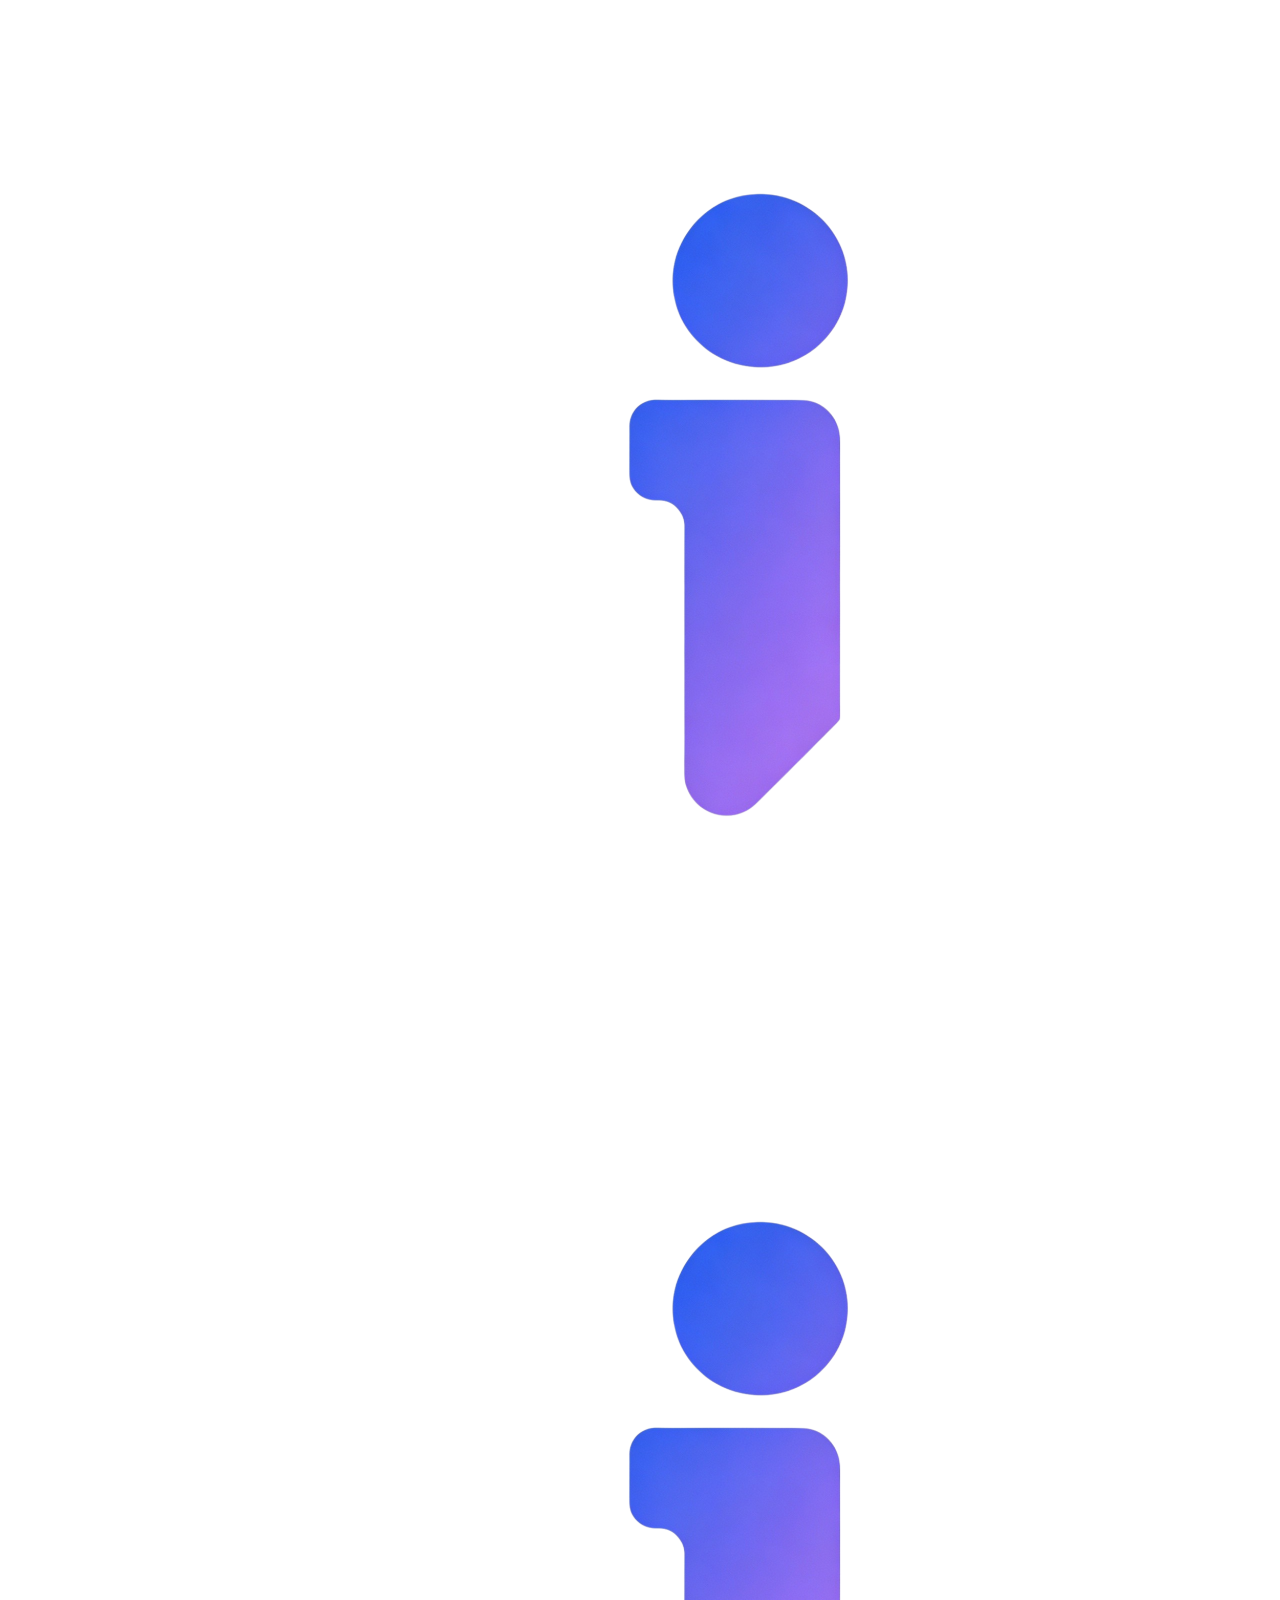
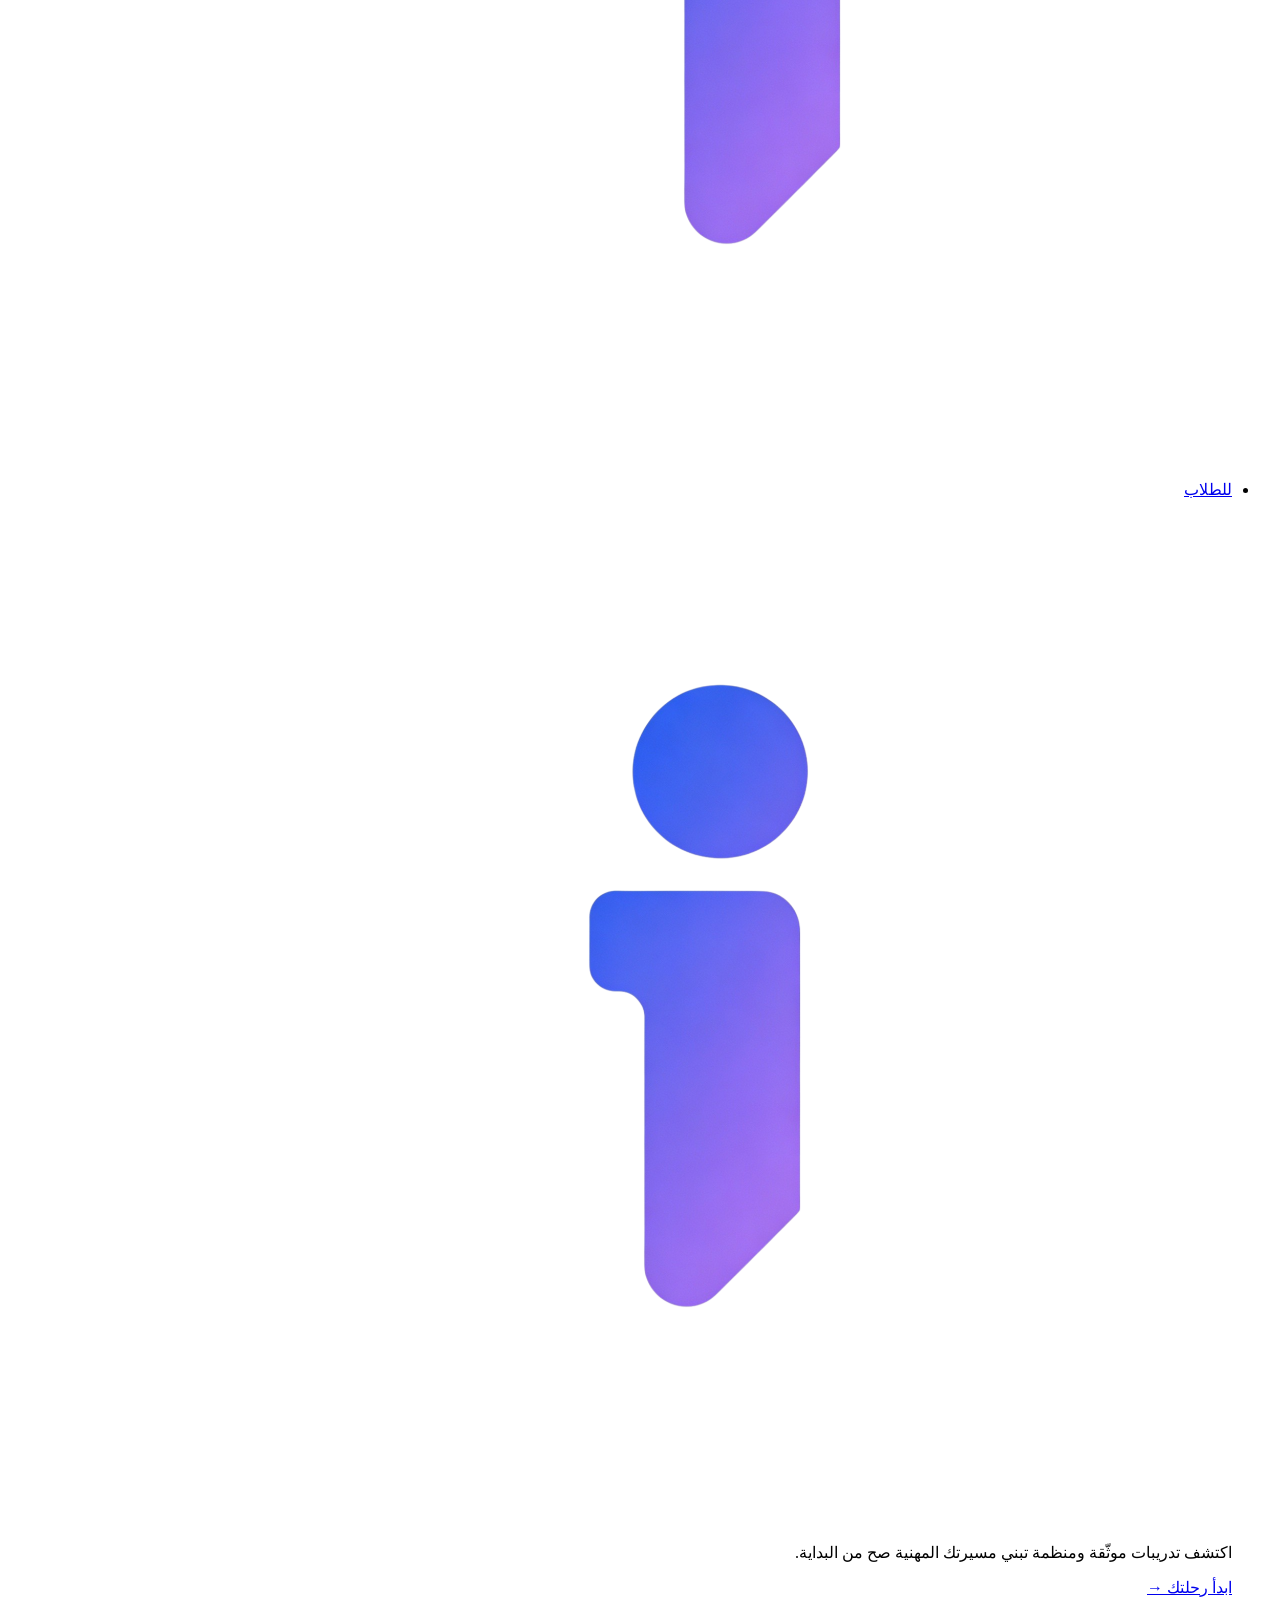
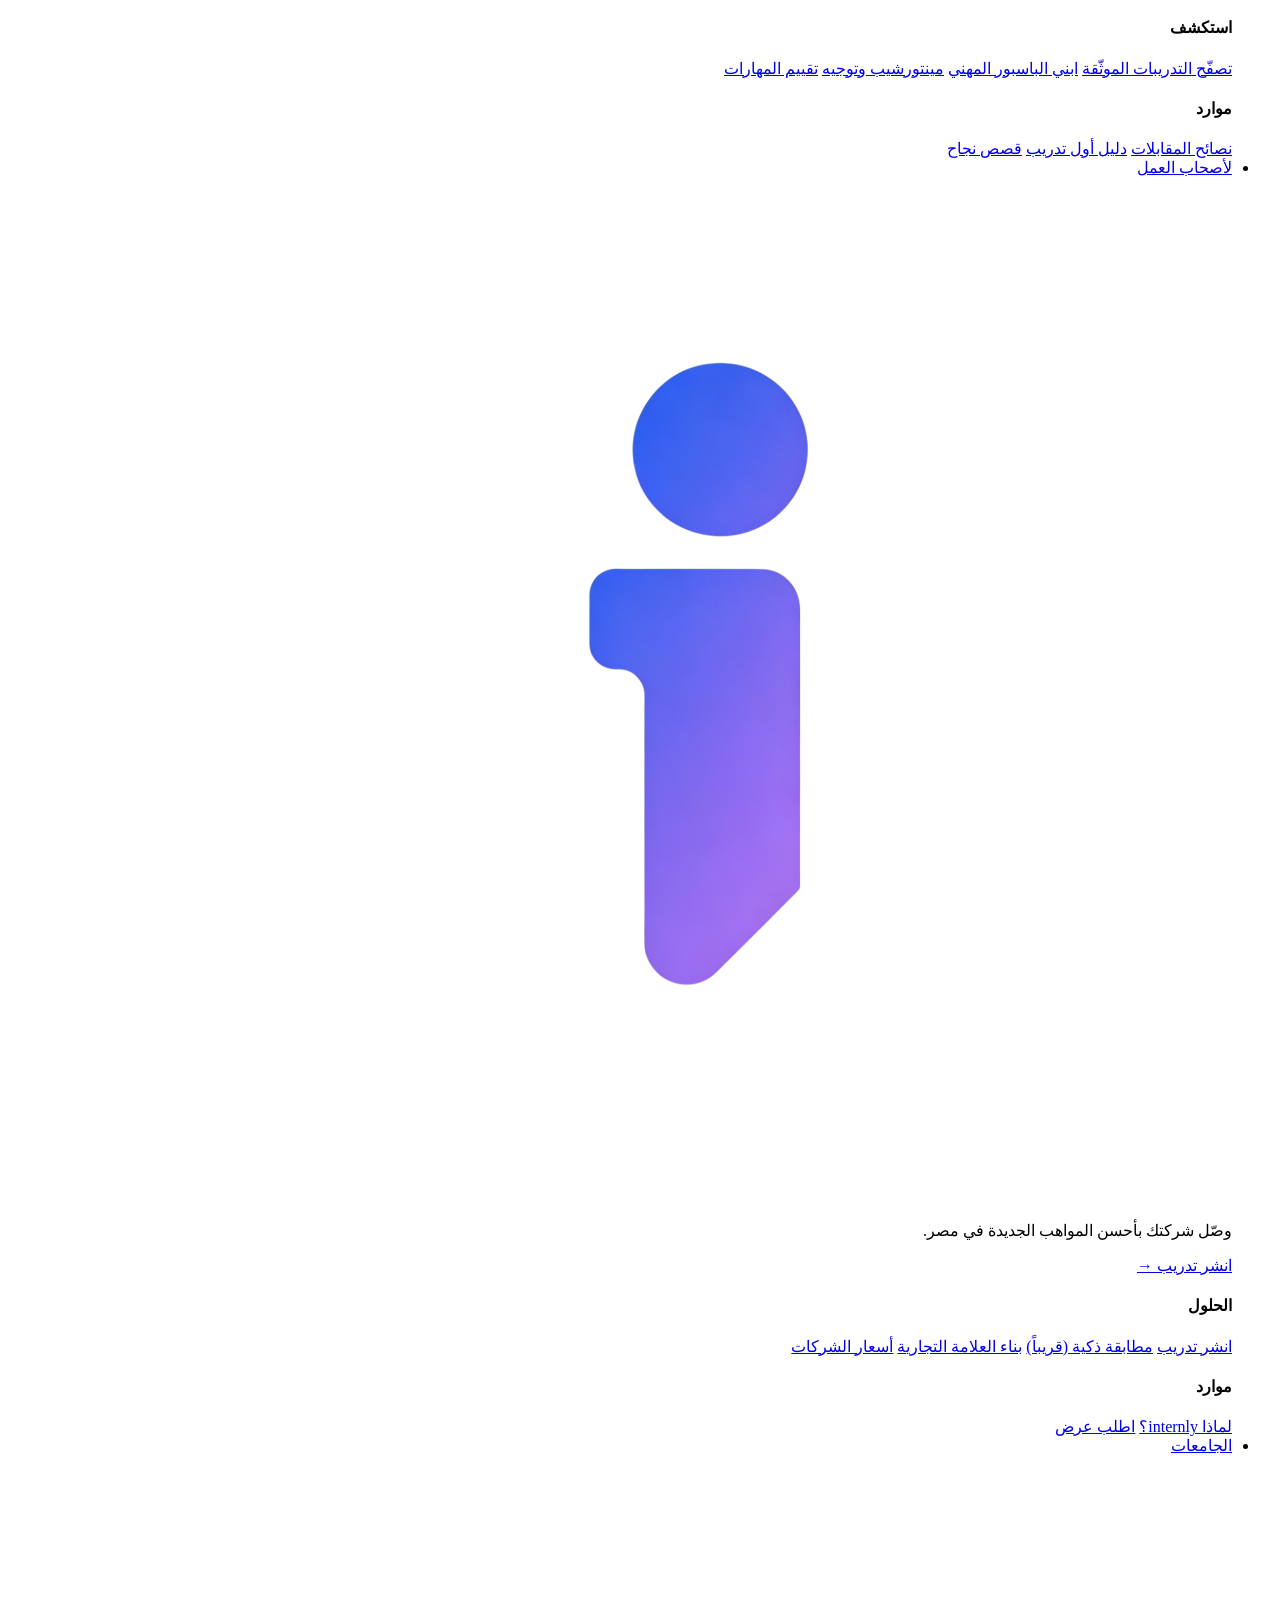
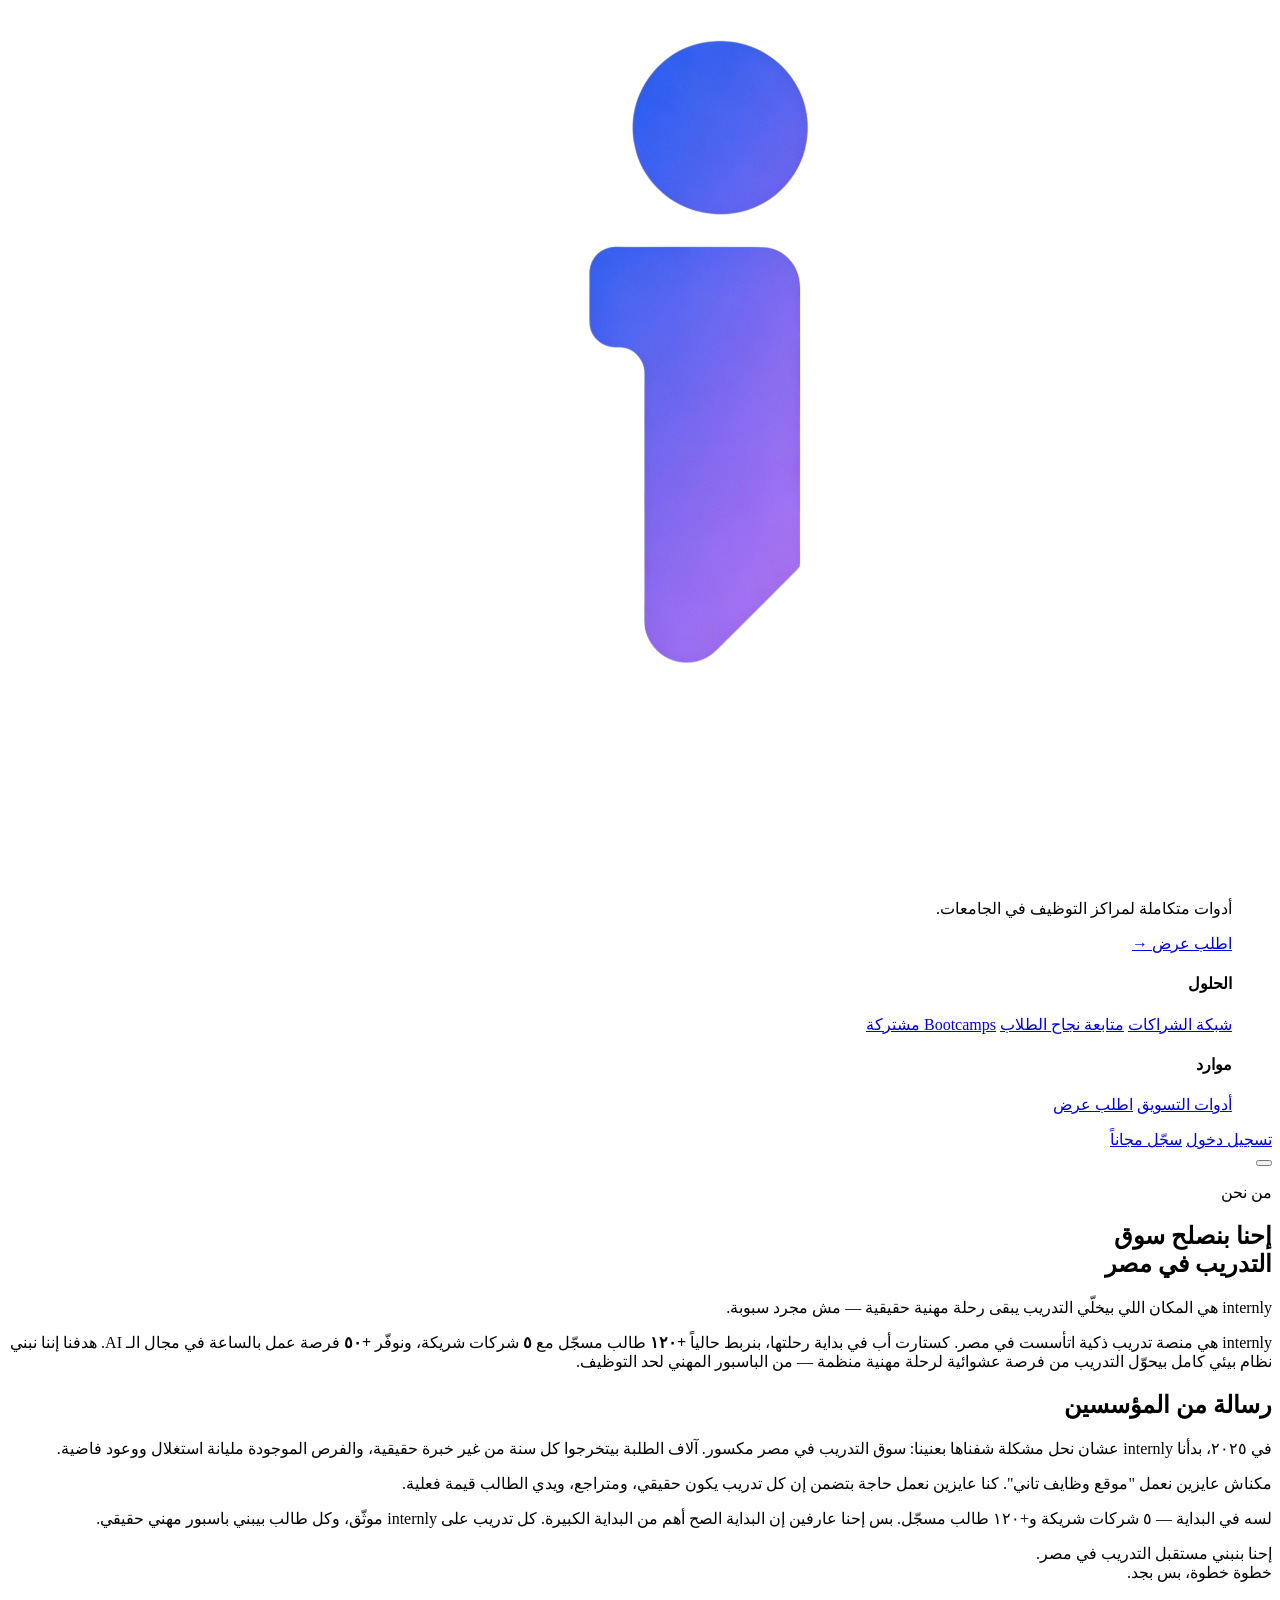
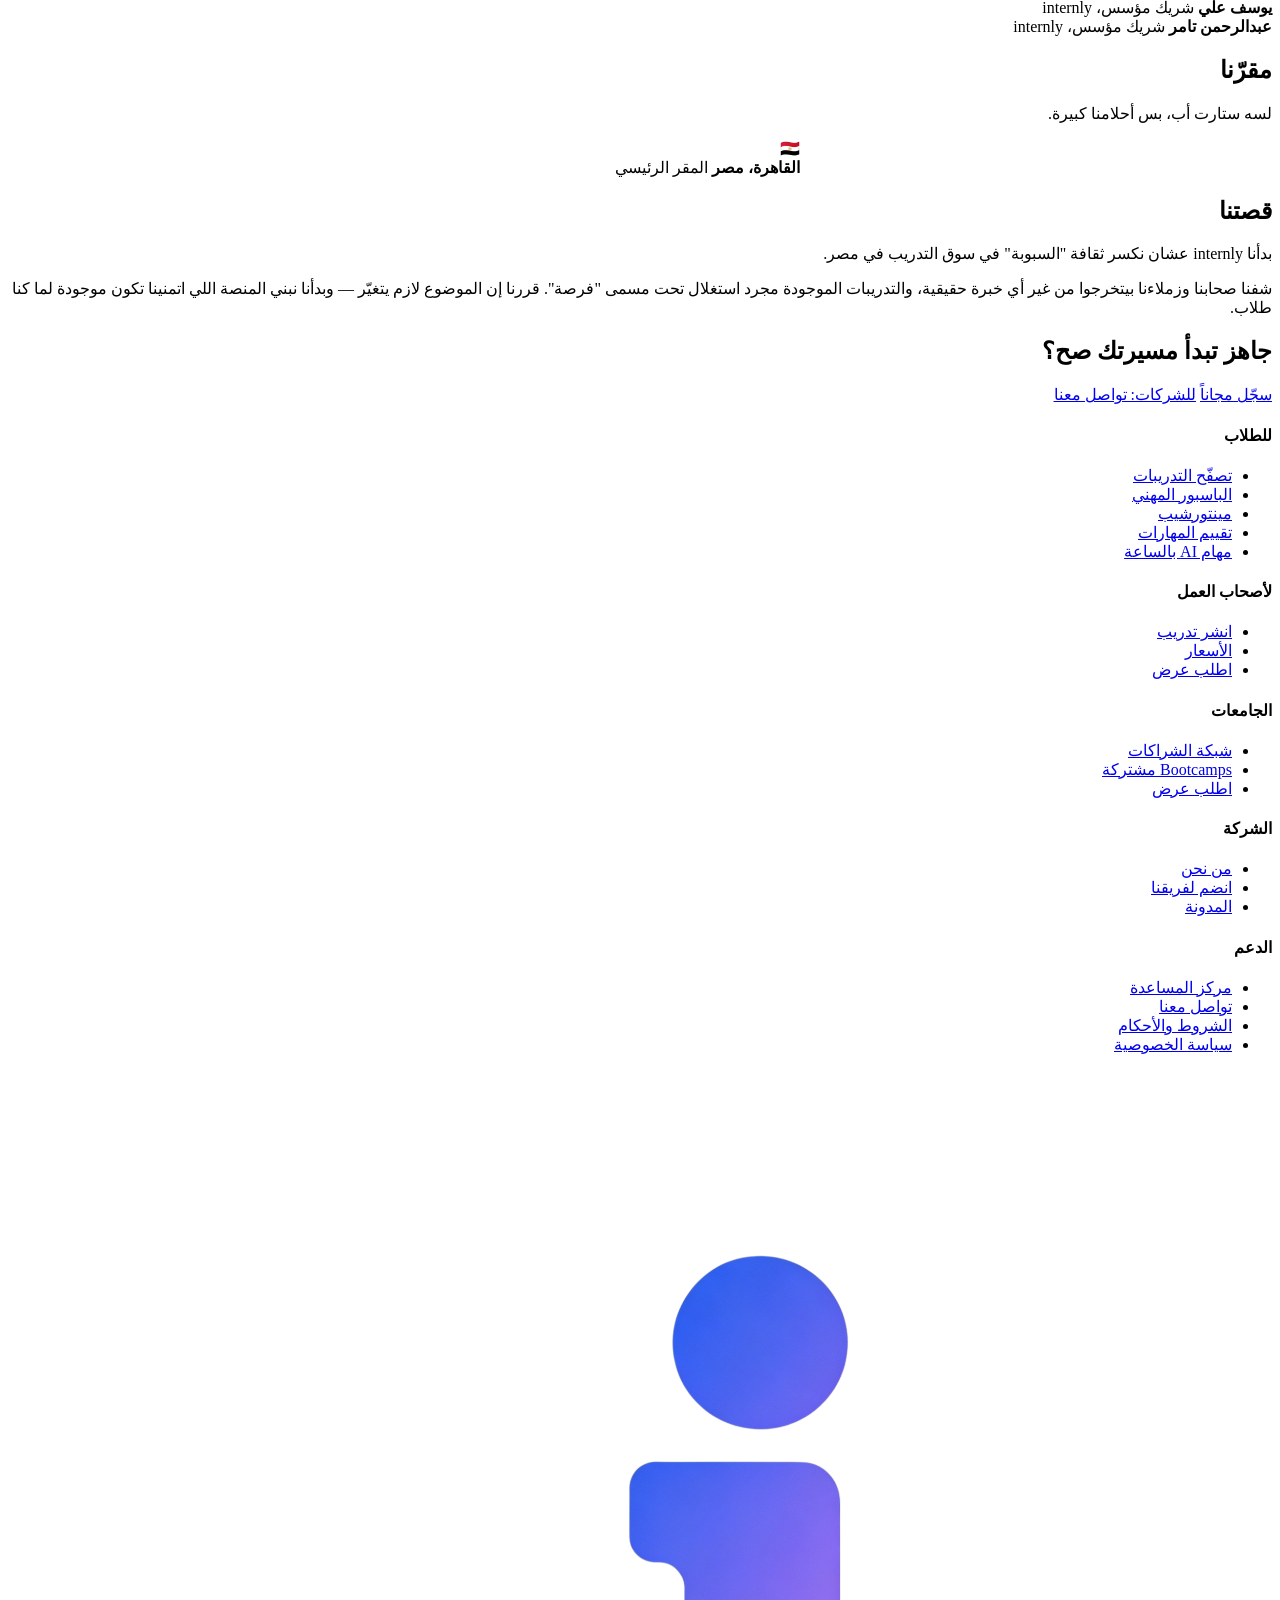
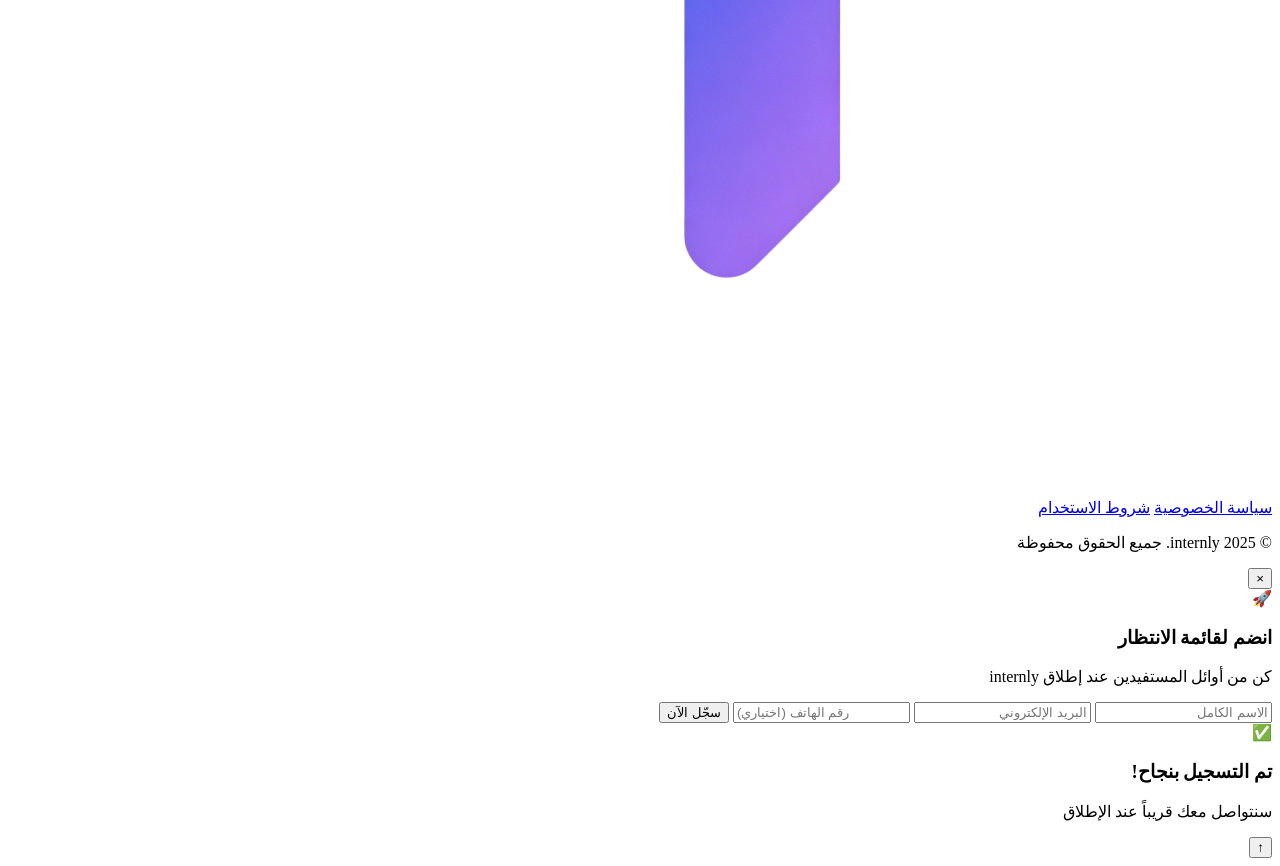
==== commit cfe83b7d: "Add files via upload" ====
--- a/about.html
+++ b/about.html
@@ -1,4 +1,4 @@
-﻿<!DOCTYPE html>
+<!DOCTYPE html>
 <html lang="ar" dir="rtl">
 <head>
 <meta charset="UTF-8">
@@ -197,8 +197,8 @@
       <span class="cta-line">مسيرتك صح؟</span>
     </h2>
     <div class="cta-btns">
-      <a href="index.html" class="btn-white" id="ctaRegister">سجّل مجاناً</a>
-      <a href="#" class="btn-ghost" id="ctaCompany">للشركات: تواصل معنا</a>
+      <a href="signup.html" class="btn-white" id="ctaRegister">سجّل مجاناً</a>
+      <a href="signup.html" class="btn-ghost" id="ctaCompany">للشركات: تواصل معنا</a>
     </div>
   </div>
 </section>
